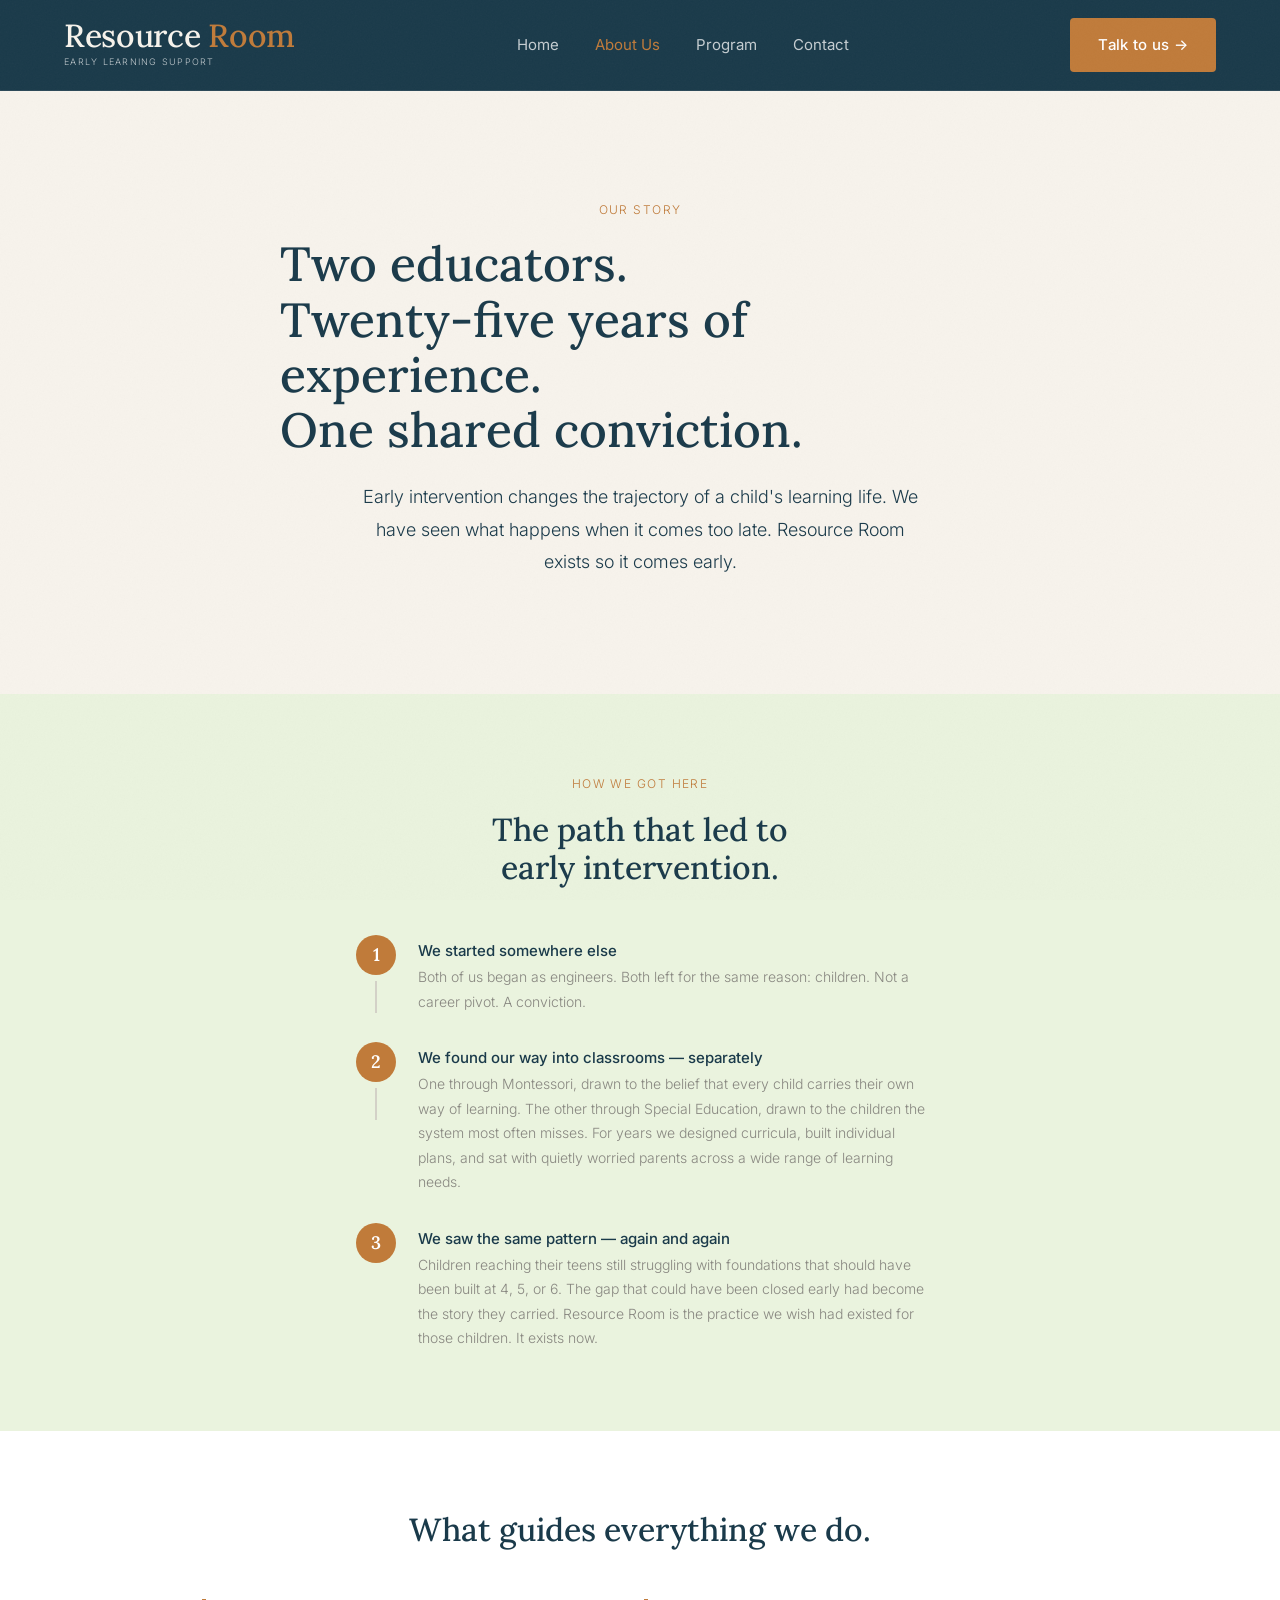
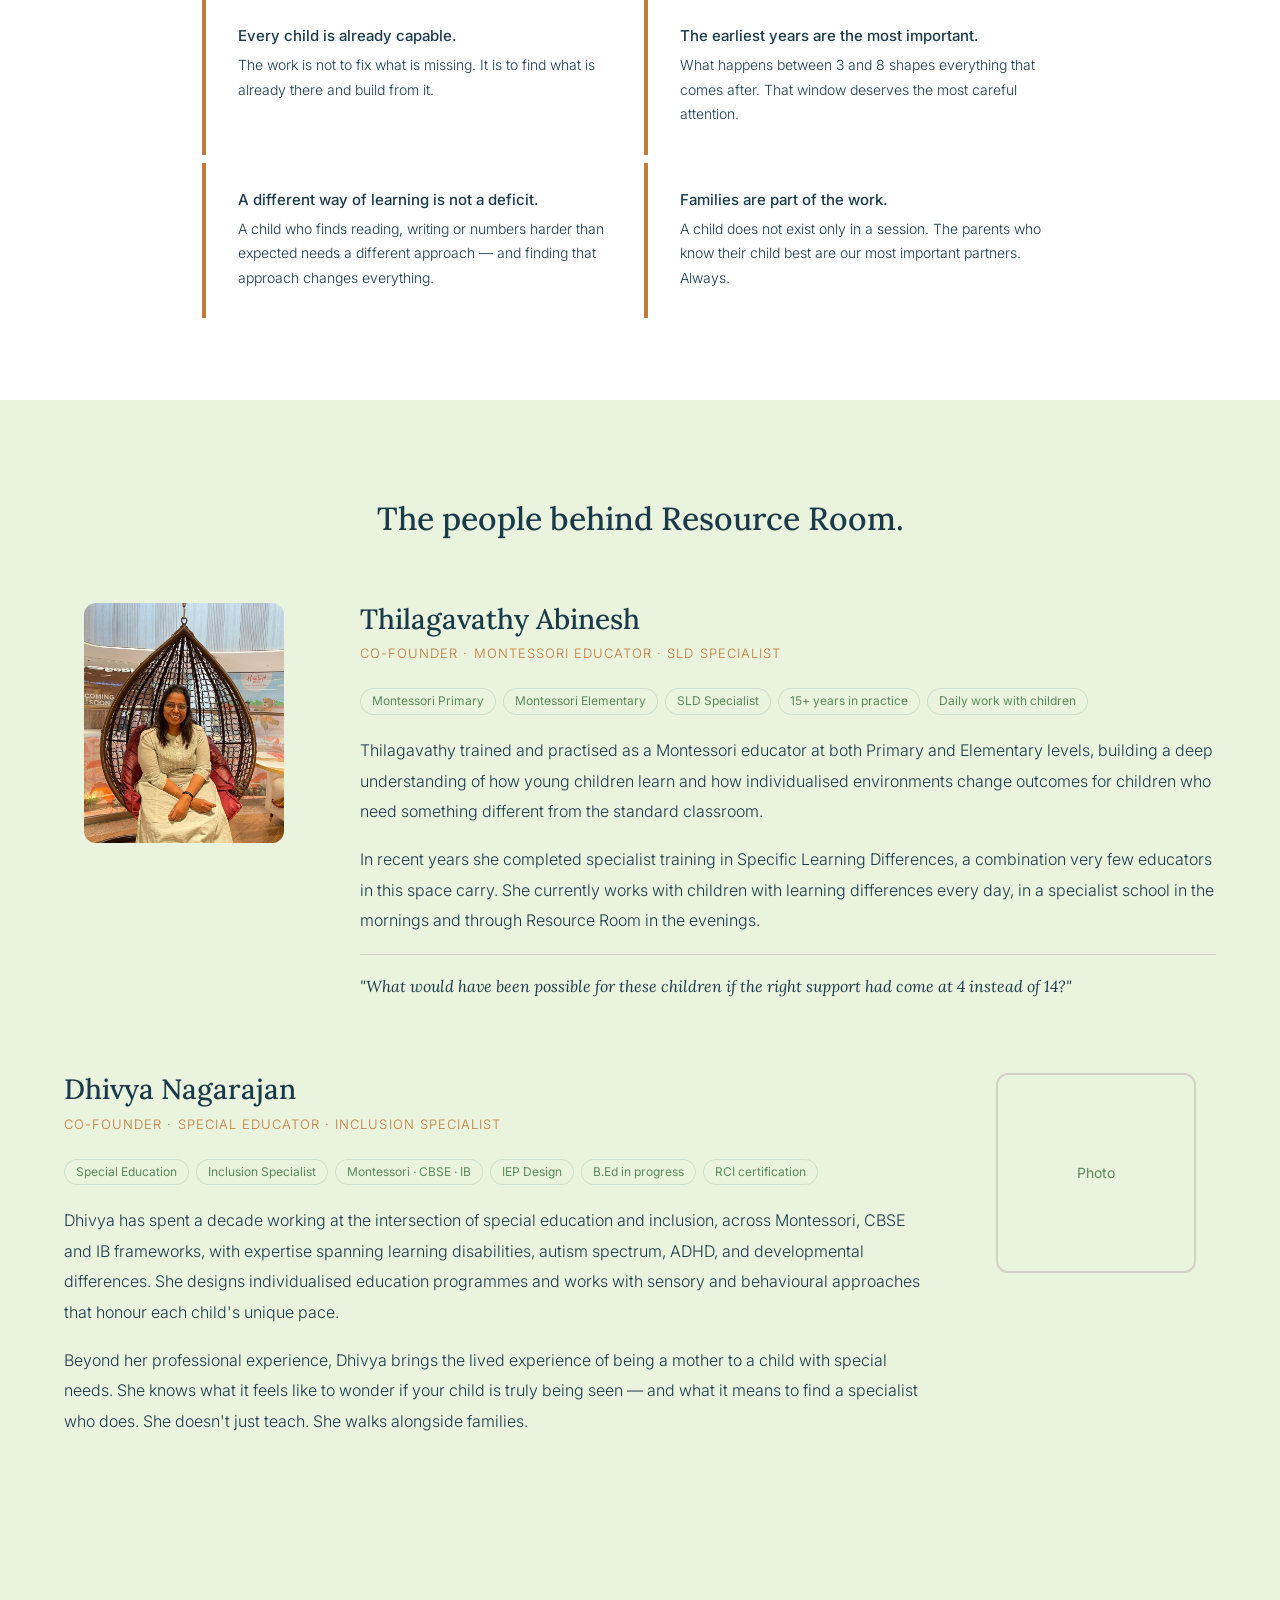
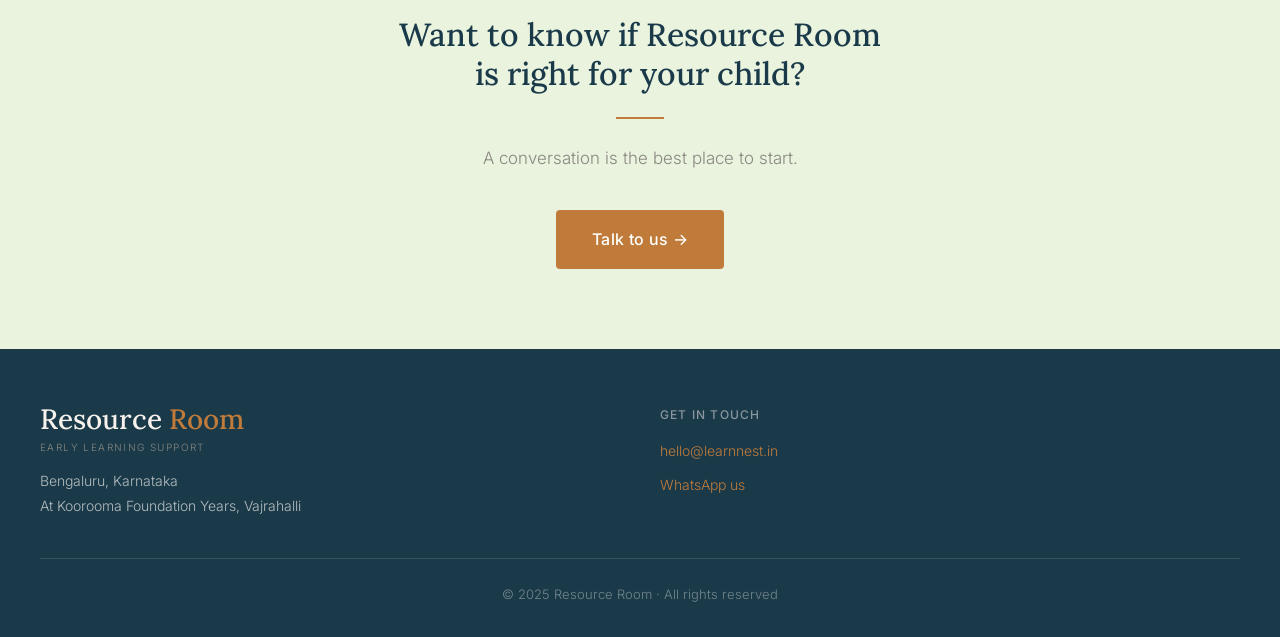
==== about.html @ 0b84a0f8 "Update domain to resourceroom.in — canonical, og:url, CNAME" ====
<!DOCTYPE html>
<html lang="en">
<head>
  <meta charset="UTF-8">
  <meta name="viewport" content="width=device-width, initial-scale=1.0">
  <title>About Us — Resource Room · Early Learning Support · Bengaluru</title>
  <meta name="description" content="Two specialist educators with over twenty-five years of combined experience. Learn how Resource Room was founded and what drives our work.">
  <meta property="og:title" content="About Us — Resource Room">
  <meta property="og:description" content="Two specialist educators. One shared conviction. The story behind Resource Room.">
  <meta property="og:url" content="https://resourceroom.in/about.html">
  <link rel="canonical" href="https://resourceroom.in/about.html">
  <meta name="theme-color" content="#1A3A4A">
  <link href="https://fonts.googleapis.com/css2?family=Lora:ital,wght@0,400;0,600;0,700;1,400&family=Inter:wght@300;400;500;600&display=swap" rel="stylesheet">
  <link rel="stylesheet" href="css/styles.css">
</head>
<body>

  <!-- ===================== NAVIGATION ===================== -->
  <nav class="nav" role="navigation" aria-label="Main navigation">
    <div class="nav-inner">
      <a href="index.html" class="nav-logo" aria-label="Resource Room home">
        <span class="nav-logo-wordmark"><span class="resource">Resource</span> <span class="room">Room</span></span>
        <span class="nav-logo-tagline">Early Learning Support</span>
      </a>
      <ul class="nav-links" role="list">
        <li><a href="index.html">Home</a></li>
        <li><a href="about.html">About Us</a></li>
        <li><a href="program.html">Program</a></li>
        <li><a href="contact.html">Contact</a></li>
      </ul>
      <div class="nav-right">
        <a href="contact.html" class="btn-primary">Talk to us →</a>
      </div>
      <button class="hamburger" id="hamburger" aria-label="Open navigation menu" aria-expanded="false">
        <span></span><span></span><span></span>
      </button>
    </div>
  </nav>

  <div class="nav-overlay" id="nav-overlay" role="dialog" aria-label="Navigation menu">
    <a href="index.html">Home</a>
    <a href="about.html">About Us</a>
    <a href="program.html">Program</a>
    <a href="contact.html">Contact</a>
    <a href="contact.html" class="btn-primary nav-overlay-cta">Talk to us →</a>
  </div>


  <!-- ===================== HERO ===================== -->
  <section class="page-hero section-warm" aria-labelledby="about-hero-heading">
    <div class="container">
      <div class="hero-content">
        <span class="section-label hero-label">Our Story</span>
        <h1 class="hero-headline" id="about-hero-heading">
          Two educators.<br>
          Twenty-five years of experience.<br>
          One shared conviction.
        </h1>
        <p class="hero-subline">
          Early intervention changes the trajectory of a child's learning life.
          We have seen what happens when it comes too late.
          Resource Room exists so it comes early.
        </p>
      </div>
    </div>
  </section>


  <!-- ===================== OUR STORY — JOURNEY FLOW ===================== -->
  <section class="section-pad section-pale" aria-labelledby="story-heading">
    <div class="container">
      <span class="section-label text-center" style="display:block;" aria-hidden="true">How we got here</span>
      <h2 id="story-heading" class="text-center reveal" style="margin-bottom:48px;">
        The path that led to<br>early intervention.
      </h2>

      <div class="session-flow">

        <div class="flow-step reveal">
          <div class="flow-step-left">
            <div class="flow-circle">1</div>
            <div class="flow-line"></div>
          </div>
          <div class="flow-body">
            <h4>We started somewhere else</h4>
            <p>Both of us began as engineers. Both left for the same reason: children. Not a career pivot. A conviction.</p>
          </div>
        </div>

        <div class="flow-step reveal">
          <div class="flow-step-left">
            <div class="flow-circle">2</div>
            <div class="flow-line"></div>
          </div>
          <div class="flow-body">
            <h4>We found our way into classrooms — separately</h4>
            <p>One through Montessori, drawn to the belief that every child carries their own way of learning. The other through Special Education, drawn to the children the system most often misses. For years we designed curricula, built individual plans, and sat with quietly worried parents across a wide range of learning needs.</p>
          </div>
        </div>

        <div class="flow-step reveal">
          <div class="flow-step-left">
            <div class="flow-circle">3</div>
          </div>
          <div class="flow-body">
            <h4>We saw the same pattern — again and again</h4>
            <p>Children reaching their teens still struggling with foundations that should have been built at 4, 5, or 6. The gap that could have been closed early had become the story they carried. Resource Room is the practice we wish had existed for those children. It exists now.</p>
          </div>
        </div>

      </div>
    </div>
  </section>


  <!-- ===================== WHAT WE BELIEVE ===================== -->
  <section class="section-pad section-white" aria-labelledby="beliefs-heading">
    <div class="container">
      <h2 id="beliefs-heading" class="text-center reveal" style="margin-bottom:48px;">What guides everything we do.</h2>

      <div class="approach-compact-grid">

        <div class="approach-compact-item reveal">
          <h4>Every child is already capable.</h4>
          <p>The work is not to fix what is missing. It is to find what is already there and build from it.</p>
        </div>

        <div class="approach-compact-item reveal">
          <h4>The earliest years are the most important.</h4>
          <p>What happens between 3 and 8 shapes everything that comes after. That window deserves the most careful attention.</p>
        </div>

        <div class="approach-compact-item reveal">
          <h4>A different way of learning is not a deficit.</h4>
          <p>A child who finds reading, writing or numbers harder than expected needs a different approach — and finding that approach changes everything.</p>
        </div>

        <div class="approach-compact-item reveal">
          <h4>Families are part of the work.</h4>
          <p>A child does not exist only in a session. The parents who know their child best are our most important partners. Always.</p>
        </div>

      </div>
    </div>
  </section>


  <!-- ===================== MEET US ===================== -->
  <section class="section-pad-lg section-pale meet-section" aria-labelledby="meet-heading">
    <div class="container">
      <h2 id="meet-heading" class="text-center reveal" style="margin-bottom:64px;">The people behind Resource Room.</h2>

      <!-- Founder 1 -->
      <div class="founder-profile reveal">
        <div class="founder-photo-wrap">
          <img src="assets/images/thilagavathy.jpeg" alt="Thilagavathy Abinesh, Co-Founder of Resource Room" class="founder-photo">
        </div>
        <div class="founder-bio">
          <h3>Thilagavathy Abinesh</h3>
          <span class="founder-role-tag">Co-Founder · Montessori Educator · SLD Specialist</span>
          <div class="skill-tags" style="margin-bottom:20px;">
            <span class="skill-tag">Montessori Primary</span>
            <span class="skill-tag">Montessori Elementary</span>
            <span class="skill-tag">SLD Specialist</span>
            <span class="skill-tag">15+ years in practice</span>
            <span class="skill-tag">Daily work with children</span>
          </div>
          <p>
            Thilagavathy trained and practised as a Montessori educator at both Primary and Elementary levels, building a deep understanding of how young children learn and how individualised environments change outcomes for children who need something different from the standard classroom.
          </p>
          <p>
            In recent years she completed specialist training in Specific Learning Differences, a combination very few educators in this space carry. She currently works with children with learning differences every day, in a specialist school in the mornings and through Resource Room in the evenings.
          </p>
          <p class="founder-question">
            "What would have been possible for these children if the right support had come at 4 instead of 14?"
          </p>
        </div>
      </div>

      <!-- Founder 2 -->
      <div class="founder-profile reverse reveal">
        <div class="founder-photo-wrap">
          <div class="photo-placeholder-lg" aria-label="Photo of Dhivya Nagarajan">Photo</div>
        </div>
        <div class="founder-bio">
          <h3>Dhivya Nagarajan</h3>
          <span class="founder-role-tag">Co-Founder · Special Educator · Inclusion Specialist</span>
          <div class="skill-tags" style="margin-bottom:20px;">
            <span class="skill-tag">Special Education</span>
            <span class="skill-tag">Inclusion Specialist</span>
            <span class="skill-tag">Montessori · CBSE · IB</span>
            <span class="skill-tag">IEP Design</span>
            <span class="skill-tag">B.Ed in progress</span>
            <span class="skill-tag">RCI certification</span>
          </div>
          <p>
            Dhivya has spent a decade working at the intersection of special education and inclusion, across Montessori, CBSE and IB frameworks, with expertise spanning learning disabilities, autism spectrum, ADHD, and developmental differences. She designs individualised education programmes and works with sensory and behavioural approaches that honour each child's unique pace.
          </p>
          <p>
            Beyond her professional experience, Dhivya brings the lived experience of being a mother to a child with special needs. She knows what it feels like to wonder if your child is truly being seen — and what it means to find a specialist who does. She doesn't just teach. She walks alongside families.
          </p>
        </div>
      </div>

    </div>
  </section>




  <!-- ===================== CTA ===================== -->
  <section class="section-pad section-pale cta-section" aria-label="Get in touch">
    <div class="container-narrow">
      <h2 class="reveal">
        Want to know if Resource Room<br>is right for your child?
      </h2>
      <div class="divider reveal"></div>
      <p class="cta-subline reveal">A conversation is the best place to start.</p>
      <div class="reveal">
        <a href="contact.html" class="btn-primary btn-primary-lg">Talk to us →</a>
      </div>
    </div>
  </section>


  <!-- ===================== FOOTER ===================== -->
  <footer class="footer" role="contentinfo">
    <div class="footer-inner">
      <div>
        <div class="footer-logo-wordmark"><span class="resource">Resource</span> <span class="room">Room</span></div>
        <div class="footer-tagline">Early Learning Support</div>
        <div class="footer-location">
          Bengaluru, Karnataka<br>
          At Koorooma Foundation Years, Vajrahalli
        </div>
      </div>
      <div class="footer-contact">
        <div class="footer-contact-label">Get in touch</div>
        <a href="mailto:hello@learnnest.in">hello@learnnest.in</a>
        <a href="https://wa.me/919900085179?text=Hi%2C%20I%20came%20across%20Resource%20Room%20and%20am%20interested%20in%20learning%20more%20about%20your%20programs%20for%20my%20child.">WhatsApp us</a>
      </div>
    </div>
    <div class="footer-bottom">
      © 2025 Resource Room · All rights reserved
    </div>
  </footer>

  <script src="js/main.js"></script>
</body>
</html>
---- css/styles.css ----
/* =============================================
   RESOURCE ROOM — SHARED STYLES
   ============================================= */

/* Google Fonts imported in HTML head */

:root {
  --slate-deep:   #1A3A4A;   /* primary dark — headings, nav, dark sections */
  --green-leaf:   #C07B3A;   /* amber — CTA buttons, "Room" accent, highlights */
  --teal-deep:    #5A8A5A;   /* sage — links, secondary accents */
  --teal-pale:    #EAF3DE;   /* sage tint — tag backgrounds */
  --linen:        #E8DFD0;   /* linen — door arch fill, warm surface */
  --amber-tint:   #FAEEDA;   /* amber light surface */
  --white-warm:   #F7F3EC;   /* cream — page background */
  --white-pure:   #FFFFFF;
  --text-body:    #1A3A4A;
  --text-muted:   #888780;   /* stone — captions, muted text */
  --border-light: #D3D1C7;   /* pebble — borders, dividers */

  --text-xs: 0.75rem;
  --text-sm: 0.875rem;
  --text-base: 1rem;
  --text-lg: 1.125rem;
  --text-xl: 1.25rem;
  --text-2xl: 1.5rem;
  --text-3xl: 2rem;
  --text-4xl: 2.75rem;
  --text-5xl: 3.5rem;
}

/* =============================================
   RESET & BASE
   ============================================= */

*, *::before, *::after {
  box-sizing: border-box;
  margin: 0;
  padding: 0;
}

html {
  scroll-behavior: smooth;
  overflow-x: hidden;
}

body {
  padding-top: 80px; /* fixed nav offset */
  background-color: var(--white-warm);
  color: var(--text-body);
  font-family: 'Inter', sans-serif;
  font-weight: 400;
  font-size: var(--text-base);
  line-height: 1.7;
  -webkit-font-smoothing: antialiased;
  -webkit-tap-highlight-color: transparent;
  overflow-x: hidden;
}

/* Subtle paper grain — adds warmth without introducing colour */
body::before {
  content: '';
  position: fixed;
  inset: 0;
  background-image: url("data:image/svg+xml,%3Csvg xmlns='http://www.w3.org/2000/svg' width='200' height='200'%3E%3Cfilter id='n'%3E%3CfeTurbulence type='fractalNoise' baseFrequency='0.65' numOctaves='4' stitchTiles='stitch'/%3E%3CfeColorMatrix type='saturate' values='0'/%3E%3C/filter%3E%3Crect width='200' height='200' filter='url(%23n)'/%3E%3C/svg%3E");
  background-repeat: repeat;
  background-size: 200px 200px;
  opacity: 0.032;
  pointer-events: none;
  z-index: 9998;
}

img {
  max-width: 100%;
  display: block;
}

a {
  color: var(--teal-deep);
  text-decoration: none;
  transition: color 0.2s ease;
}

a:hover {
  color: var(--green-leaf);
}

/* =============================================
   TYPOGRAPHY
   ============================================= */

h1, h2, h3, h4 {
  font-family: 'Lora', Georgia, serif;
  font-weight: 500;
  color: var(--slate-deep);
  line-height: 1.2;
  overflow-wrap: break-word;
}

h1 { font-size: var(--text-4xl); }
h2 { font-size: var(--text-3xl); }
h3 { font-size: var(--text-2xl); }
h4 { font-size: var(--text-xl); }

p {
  line-height: 1.8;
}

/* =============================================
   SHARED COMPONENTS
   ============================================= */

.btn-primary {
  display: inline-block;
  background: var(--green-leaf);
  color: var(--white-pure);
  font-family: 'Inter', sans-serif;
  font-weight: 500;
  font-size: 15px;
  padding: 14px 28px;
  border: none;
  border-radius: 4px;
  cursor: pointer;
  letter-spacing: 0.02em;
  transition: background 0.2s ease;
  text-decoration: none;
}

.btn-primary:hover {
  background: var(--teal-deep);
  color: var(--white-pure);
}

.btn-primary-lg {
  padding: 16px 36px;
  font-size: 16px;
}

.btn-full {
  display: block;
  width: 100%;
  text-align: center;
}

.section-label {
  font-family: 'Inter', sans-serif;
  font-weight: 300;
  font-size: 12px;
  letter-spacing: 0.12em;
  text-transform: uppercase;
  color: var(--green-leaf);
  margin-bottom: 16px;
  display: block;
}

.divider {
  width: 48px;
  height: 2px;
  background: var(--green-leaf);
  margin: 24px auto;
}

.divider-left {
  margin-left: 0;
}

.card {
  background: var(--white-pure);
  border-radius: 8px;
  padding: 32px;
  box-shadow: 0 2px 12px rgba(26, 58, 74, 0.06);
}

.container {
  max-width: 1200px;
  margin: 0 auto;
  padding: 0 24px;
}

.container-narrow {
  max-width: 680px;
  margin: 0 auto;
  padding: 0 24px;
}

.container-medium {
  max-width: 860px;
  margin: 0 auto;
  padding: 0 24px;
}

.text-center { text-align: center; }
.text-left   { text-align: left; }

/* =============================================
   SCROLL REVEAL ANIMATION
   ============================================= */

.reveal {
  opacity: 0;
  transform: translateY(20px);
  transition: opacity 0.6s ease, transform 0.6s ease;
}

.reveal.visible {
  opacity: 1;
  transform: translateY(0);
}

/* Hero load animations */
@keyframes fadeUp {
  from { opacity: 0; transform: translateY(16px); }
  to   { opacity: 1; transform: translateY(0); }
}

.hero-logo     { animation: fadeUp 0.6s ease forwards; }
.hero-label    { animation: fadeUp 0.5s ease 0.2s forwards; opacity: 0; }
.hero-headline { animation: fadeUp 0.6s ease 0.35s forwards; opacity: 0; }
.hero-subline  { animation: fadeUp 0.6s ease 0.5s forwards; opacity: 0; }
.hero-cta      { animation: fadeUp 0.6s ease 0.65s forwards; opacity: 0; }

/* ---- Hero logo (SVG image) ---- */
.hero-logo {
  margin: 0 auto 48px;
  text-align: center;
}

.hero-logo-img {
  display: block;
  margin: 0 auto;
  width: 400px;
  height: auto;
  max-width: 88vw;
}

@media (max-width: 639px) {
  .hero-logo-img {
    width: 300px;
  }
  .hero-logo {
    margin-bottom: 32px;
  }
}

/* =============================================
   NAVIGATION
   ============================================= */

.nav {
  position: fixed;
  top: 0;
  left: 0;
  right: 0;
  z-index: 100;
  background: var(--slate-deep);
  border-bottom: 1px solid rgba(255,255,255,0.08);
}

.nav-inner {
  display: flex;
  align-items: center;
  justify-content: space-between;
  padding: 18px 24px;
  max-width: 1200px;
  margin: 0 auto;
}

.nav-logo {
  display: flex;
  flex-direction: column;
  gap: 2px;
  text-decoration: none;
}

.nav-logo-wordmark {
  font-family: 'Lora', Georgia, serif;
  font-weight: 500;
  font-size: 32px;
  line-height: 1;
  letter-spacing: -0.01em;
}

.nav-logo-wordmark .resource { color: var(--white-warm); }
.nav-logo-wordmark .room     { color: var(--green-leaf); }

.nav-logo-tagline {
  font-family: 'Inter', sans-serif;
  font-weight: 300;
  font-size: 9px;
  letter-spacing: 0.14em;
  text-transform: uppercase;
  color: rgba(255,255,255,0.72);
}

.nav-links {
  display: none;
  list-style: none;
  gap: 36px;
  align-items: center;
}

.nav-links a {
  font-family: 'Inter', sans-serif;
  font-weight: 400;
  font-size: 15px;
  color: rgba(255,255,255,0.75);
  text-decoration: none;
  transition: color 0.2s ease;
}

.nav-links a:hover,
.nav-links a.active {
  color: var(--green-leaf);
}

.nav-right {
  display: none;
  align-items: center;
  gap: 32px;
}

.hamburger {
  display: flex;
  flex-direction: column;
  gap: 5px;
  cursor: pointer;
  padding: 4px;
  background: none;
  border: none;
}

.hamburger span {
  display: block;
  width: 24px;
  height: 2px;
  background: var(--white-warm);
  transition: all 0.3s ease;
}

.hamburger.open span:nth-child(1) {
  transform: translateY(7px) rotate(45deg);
}

.hamburger.open span:nth-child(2) {
  opacity: 0;
}

.hamburger.open span:nth-child(3) {
  transform: translateY(-7px) rotate(-45deg);
}

/* Mobile nav overlay */
.nav-overlay {
  display: none;
  position: fixed;
  inset: 0;
  background: var(--white-warm);
  z-index: 99;
  flex-direction: column;
  align-items: center;
  justify-content: center;
  gap: 32px;
  padding: 80px 24px 40px; /* top offset clears the sticky nav */
  overflow-y: auto;
}

.nav-overlay.open {
  display: flex;
}

.nav-overlay a {
  font-family: 'Lora', Georgia, serif;
  font-weight: 500;
  font-size: 32px;
  color: var(--slate-deep);
  text-decoration: none;
  transition: color 0.2s ease;
}

.nav-overlay a:hover {
  color: var(--green-leaf);
}

.nav-overlay .nav-overlay-cta {
  margin-top: 16px;
}

@media (min-width: 1024px) {
  .nav-links {
    display: flex;
  }
  .nav-right {
    display: flex;
  }
  .hamburger {
    display: none;
  }
}

/* =============================================
   FOOTER
   ============================================= */

.footer {
  background: var(--slate-deep);
  color: var(--white-warm);
  padding: 56px 24px 32px;
}

.footer-inner {
  max-width: 1200px;
  margin: 0 auto;
  display: grid;
  grid-template-columns: 1fr;
  gap: 40px;
}

.footer-logo-wordmark {
  font-family: 'Lora', Georgia, serif;
  font-weight: 500;
  font-size: 28px;
  line-height: 1;
}

.footer-logo-wordmark .resource { color: var(--white-warm); }
.footer-logo-wordmark .room     { color: var(--green-leaf); }

.footer-tagline {
  font-family: 'Inter', sans-serif;
  font-weight: 300;
  font-size: 10px;
  letter-spacing: 0.14em;
  text-transform: uppercase;
  color: var(--text-muted);
  margin-top: 6px;
}

.footer-location {
  font-family: 'Inter', sans-serif;
  font-weight: 300;
  font-size: 14px;
  color: rgba(247, 244, 239, 0.7);
  margin-top: 12px;
  line-height: 1.8;
}

.footer-contact {
  display: flex;
  flex-direction: column;
  gap: 10px;
}

.footer-contact a {
  font-family: 'Inter', sans-serif;
  font-weight: 300;
  font-size: 14px;
  color: var(--green-leaf);
  text-decoration: none;
  transition: opacity 0.2s ease;
}

.footer-contact a:hover {
  opacity: 0.8;
}

.footer-contact-label {
  font-family: 'Inter', sans-serif;
  font-weight: 500;
  font-size: 12px;
  letter-spacing: 0.1em;
  text-transform: uppercase;
  color: rgba(247, 244, 239, 0.5);
  margin-bottom: 4px;
}

.footer-bottom {
  max-width: 1200px;
  margin: 40px auto 0;
  padding-top: 24px;
  border-top: 1px solid rgba(221, 232, 229, 0.15);
  font-family: 'Inter', sans-serif;
  font-weight: 300;
  font-size: 13px;
  color: rgba(247, 244, 239, 0.4);
  text-align: center;
}

@media (min-width: 640px) {
  .footer-inner {
    grid-template-columns: 1fr 1fr;
  }
}

/* =============================================
   SECTIONS — BACKGROUNDS
   ============================================= */

.section-warm    { background: var(--white-warm); }
.section-white   { background: var(--white-pure); }
.section-pale    { background: var(--teal-pale); }
.section-dark    { background: var(--slate-deep); }

.section-pad {
  padding: 80px 24px;
}

.section-pad-lg {
  padding: 100px 24px;
}

.section-pad-sm {
  padding: 56px 24px;
}

/* =============================================
   HOME — HERO
   ============================================= */

.hero {
  min-height: calc(100vh - 80px);
  display: flex;
  align-items: center;
  padding: 80px 24px 80px;
  position: relative;
  overflow: hidden;
}

.hero-inner {
  max-width: 800px;
  margin: 0 auto;
  width: 100%;
  display: flex;
  flex-direction: column;
  align-items: center;
  text-align: center;
}

.hero-content {
  width: 100%;
  display: flex;
  flex-direction: column;
  align-items: center;
}

.hero h1 {
  font-size: var(--text-4xl);
  line-height: 1.15;
  margin-bottom: 24px;
}

.hero-subline {
  font-family: 'Inter', sans-serif;
  font-weight: 300;
  font-size: var(--text-lg);
  color: var(--text-body);
  max-width: 560px;
  line-height: 1.8;
  margin-bottom: 36px;
  text-align: center;
}

.hero-door-bg {
  position: absolute;
  right: -70px;
  top: 50%;
  transform: translateY(-50%);
  width: 320px;
  opacity: 0.07;
  pointer-events: none;
  z-index: 0;
}

.hero-inner {
  position: relative;
  z-index: 1;
}

@media (max-width: 639px) {
  .hero-door-bg {
    width: 200px;
    right: -50px;
    opacity: 0.05;
  }
}

.hero-decoration {
  display: none;
  justify-content: center;
  align-items: center;
}

.hero-decoration svg {
  opacity: 0.35;
}

@media (min-width: 1024px) {
  .hero h1 {
    font-size: var(--text-5xl);
  }
}

/* =============================================
   HOME — THE FEELING
   ============================================= */

.feeling-section {
  text-align: center;
}

.feeling-section p {
  font-weight: 300;
  font-size: var(--text-lg);
  line-height: 1.9;
  color: var(--text-body);
  margin-bottom: 20px;
}

.feeling-section p:last-of-type {
  margin-bottom: 0;
}

.feeling-accent {
  font-style: italic;
  color: var(--green-leaf) !important;
  font-weight: 400 !important;
  font-size: var(--text-lg) !important;
  margin-top: 28px !important;
}

/* =============================================
   HOME — WHAT LEARNNEST IS (3 columns)
   ============================================= */

.three-col-section h2 {
  text-align: center;
  margin-bottom: 56px;
}

.three-col-grid {
  display: grid;
  grid-template-columns: 1fr;
  gap: 36px;
}

.col-item {
  padding-top: 24px;
  border-top: 2px solid var(--green-leaf);
}

.col-item h4 {
  font-family: 'Inter', sans-serif;
  font-weight: 500;
  font-size: var(--text-base);
  color: var(--teal-deep);
  margin-bottom: 12px;
  letter-spacing: 0.01em;
}

.col-item p {
  font-weight: 300;
  font-size: 15px;
  color: var(--text-body);
  line-height: 1.8;
}

@media (min-width: 1024px) {
  .three-col-grid {
    grid-template-columns: repeat(3, 1fr);
  }
}

/* =============================================
   HOME — THREE STAGES CARDS
   ============================================= */

.stages-section h2 {
  text-align: center;
  margin-bottom: 16px;
}

.stages-intro {
  text-align: center;
  margin-bottom: 48px;
}

.stages-grid {
  display: grid;
  grid-template-columns: 1fr;
  gap: 24px;
  margin-bottom: 48px;
}

.stage-card {
  background: var(--white-pure);
  border-radius: 8px;
  padding: 32px;
  box-shadow: 0 2px 12px rgba(26, 58, 74, 0.06);
}

.stage-card-label {
  font-family: 'Inter', sans-serif;
  font-weight: 500;
  font-size: 12px;
  color: var(--green-leaf);
  letter-spacing: 0.06em;
  text-transform: uppercase;
  margin-bottom: 10px;
  display: block;
}

.stage-card h4 {
  font-size: 20px;
  color: var(--slate-deep);
  margin-bottom: 14px;
}

.stage-card p {
  font-weight: 300;
  font-size: 15px;
  color: var(--text-body);
  line-height: 1.8;
}

.stages-closing {
  text-align: center;
  font-style: italic;
  font-family: 'Inter', sans-serif;
  font-weight: 400;
  font-size: var(--text-lg);
  color: var(--text-muted);
}

@media (min-width: 1024px) {
  .stages-grid {
    grid-template-columns: repeat(3, 1fr);
  }
}

/* =============================================
   HOME — NEURO THREAD
   ============================================= */

.neuro-section {
  text-align: center;
}

.neuro-section p {
  font-weight: 300;
  font-size: 17px;
  line-height: 1.9;
  color: var(--text-body);
}

/* =============================================
   HOME — WHO WE ARE
   ============================================= */

.who-section {
  color: var(--white-warm);
}

.who-section h2 {
  color: var(--white-warm);
  text-align: center;
  margin-bottom: 24px;
}

.who-intro {
  font-weight: 300;
  font-size: 17px;
  line-height: 1.9;
  color: rgba(247, 244, 239, 0.85);
  text-align: center;
  max-width: 680px;
  margin: 0 auto 56px;
}

.founders-grid {
  display: grid;
  grid-template-columns: 1fr;
  gap: 40px;
  max-width: 800px;
  margin: 0 auto 40px;
}

.founder-card {
  display: flex;
  flex-direction: column;
  align-items: center;
  text-align: center;
  gap: 20px;
}

.photo-placeholder {
  width: 120px;
  height: 120px;
  border-radius: 50%;
  background: var(--teal-pale);
  border: 2px solid var(--green-leaf);
  display: flex;
  align-items: center;
  justify-content: center;
  color: var(--teal-deep);
  font-family: 'Inter', sans-serif;
  font-size: 13px;
  flex-shrink: 0;
}

/* Real founder photo — circular (home page) */
.photo-circle {
  width: 120px;
  height: 120px;
  border-radius: 50%;
  object-fit: cover;
  object-position: center top;
  border: 2px solid var(--green-leaf);
  flex-shrink: 0;
}

.founder-name {
  font-family: 'Lora', Georgia, serif;
  font-weight: 500;
  font-size: 22px;
  color: var(--white-warm);
  margin-bottom: 4px;
}

.founder-role {
  font-family: 'Inter', sans-serif;
  font-weight: 300;
  font-size: 13px;
  color: rgba(247, 244, 239, 0.6);
  letter-spacing: 0.04em;
}

.who-link {
  text-align: center;
  margin-top: 8px;
}

.who-link a {
  color: var(--green-leaf);
  font-weight: 400;
  font-size: 15px;
}

@media (min-width: 640px) {
  .founders-grid {
    grid-template-columns: 1fr 1fr;
  }
}

/* =============================================
   HOME — CTA SECTION
   ============================================= */

.cta-section {
  text-align: center;
}

.cta-section h2 {
  margin-bottom: 16px;
}

.cta-subline {
  font-weight: 300;
  font-size: 17px;
  color: var(--text-muted);
  margin-bottom: 36px;
}

/* =============================================
   ABOUT — STORY
   ============================================= */

.story-section p {
  font-weight: 300;
  font-size: 17px;
  line-height: 1.9;
  color: var(--text-body);
  margin-bottom: 24px;
}

.story-section p:last-child {
  margin-bottom: 0;
}

.story-section h3 {
  margin-bottom: 32px;
  font-size: 28px;
}

/* =============================================
   ABOUT — BELIEFS
   ============================================= */

.beliefs-section h3 {
  text-align: center;
  font-size: 28px;
  margin-bottom: 48px;
}

.belief-item {
  border-left: 4px solid var(--green-leaf);
  padding-left: 28px;
  margin-bottom: 40px;
}

.belief-item:last-child {
  margin-bottom: 0;
}

.belief-item h4 {
  font-size: 22px;
  margin-bottom: 10px;
}

.belief-item p {
  font-weight: 300;
  font-size: 16px;
  color: var(--text-body);
  line-height: 1.8;
}

/* =============================================
   ABOUT — MEET US
   ============================================= */

.meet-section h2 {
  text-align: center;
  margin-bottom: 64px;
}

.founder-profile {
  display: grid;
  grid-template-columns: 1fr;
  gap: 40px;
  margin-bottom: 72px;
  align-items: start;
}

.founder-profile:last-child {
  margin-bottom: 0;
}

.founder-photo-wrap {
  display: flex;
  justify-content: center;
}

.photo-placeholder-lg {
  width: 200px;
  height: 200px;
  border-radius: 12px;
  background: var(--teal-pale);
  border: 2px solid var(--border-light);
  display: flex;
  align-items: center;
  justify-content: center;
  color: var(--teal-deep);
  font-family: 'Inter', sans-serif;
  font-size: 14px;
}

/* Real founder photo — square with rounded corners (about page) */
.founder-photo {
  width: 200px;
  height: 240px;
  border-radius: 12px;
  object-fit: cover;
  object-position: center top;
  display: block;
}

.founder-bio h3 {
  font-size: 28px;
  margin-bottom: 6px;
}

.founder-bio .founder-role-tag {
  font-family: 'Inter', sans-serif;
  font-weight: 300;
  font-size: 13px;
  letter-spacing: 0.08em;
  text-transform: uppercase;
  color: var(--green-leaf);
  margin-bottom: 24px;
  display: block;
}

.founder-bio p {
  font-weight: 300;
  font-size: 16px;
  line-height: 1.9;
  color: var(--text-body);
  margin-bottom: 18px;
}

.founder-bio p:last-child {
  margin-bottom: 0;
}

@media (min-width: 1024px) {
  .founder-profile {
    grid-template-columns: 240px 1fr;
    gap: 56px;
  }

  .founder-profile.reverse {
    grid-template-columns: 1fr 240px;
  }

  .founder-profile.reverse .founder-photo-wrap {
    order: 2;
  }

  .founder-profile.reverse .founder-bio {
    order: 1;
  }
}

/* =============================================
   ABOUT — TOGETHER
   ============================================= */

.together-section {
  text-align: center;
}

.together-section h2 {
  color: var(--white-warm);
  margin-bottom: 32px;
}

.together-section p {
  font-weight: 300;
  font-size: 17px;
  color: rgba(247, 244, 239, 0.85);
  line-height: 1.9;
  margin-bottom: 20px;
}

.together-section p:last-child {
  margin-bottom: 0;
}

/* =============================================
   PROGRAM — OPENING
   ============================================= */

.program-opening p {
  font-weight: 300;
  font-size: 17px;
  line-height: 1.9;
  color: var(--text-body);
  margin-bottom: 20px;
  text-align: center;
}

.program-opening p:last-child {
  margin-bottom: 0;
}

/* =============================================
   PROGRAM — HOW WE WORK
   ============================================= */

.how-section h2 {
  text-align: center;
  margin-bottom: 56px;
  line-height: 1.4;
}

/* =============================================
   PROGRAM — THREE STAGES FULL
   ============================================= */

.stages-full-section h2 {
  text-align: center;
  margin-bottom: 16px;
}

.stages-full-intro {
  text-align: center;
  font-weight: 300;
  font-size: 17px;
  color: var(--text-body);
  max-width: 660px;
  margin: 0 auto 64px;
  line-height: 1.8;
}

.stage-block {
  margin-bottom: 64px;
  padding-bottom: 64px;
  border-bottom: 1px solid var(--border-light);
}

.stage-block:last-child {
  margin-bottom: 0;
  padding-bottom: 0;
  border-bottom: none;
}

.stage-number {
  font-family: 'Lora', Georgia, serif;
  font-weight: 600;
  font-size: 80px;
  color: #C8DFE0;
  line-height: 1;
  margin-bottom: 8px;
}

.stage-block-label {
  font-family: 'Inter', sans-serif;
  font-weight: 500;
  font-size: 12px;
  color: var(--green-leaf);
  letter-spacing: 0.08em;
  text-transform: uppercase;
  margin-bottom: 10px;
  display: block;
}

.stage-block h3 {
  font-size: 26px;
  margin-bottom: 20px;
}

.stage-block p {
  font-weight: 300;
  font-size: 16px;
  line-height: 1.9;
  color: var(--text-body);
  margin-bottom: 16px;
}

.stage-meta {
  margin-top: 28px;
  display: grid;
  grid-template-columns: 1fr;
  gap: 20px;
}

.stage-meta-item h5 {
  font-family: 'Inter', sans-serif;
  font-weight: 500;
  font-size: 12px;
  letter-spacing: 0.1em;
  text-transform: uppercase;
  color: var(--teal-deep);
  margin-bottom: 8px;
}

.stage-meta-item p {
  font-weight: 300;
  font-size: 15px;
  line-height: 1.7;
  color: var(--text-body);
  margin-bottom: 0;
}

@media (min-width: 640px) {
  .stage-meta {
    grid-template-columns: 1fr 1fr;
  }
}

/* =============================================
   PROGRAM — APPROACH 2x2
   ============================================= */

.approach-section h2 {
  text-align: center;
  margin-bottom: 56px;
}

.approach-grid {
  display: grid;
  grid-template-columns: 1fr;
  gap: 0;
}

.approach-item {
  padding: 36px 28px;
  border-bottom: 1px solid var(--border-light);
}

.approach-item:last-child {
  border-bottom: none;
}

.approach-item h4 {
  font-family: 'Inter', sans-serif;
  font-weight: 500;
  font-size: var(--text-base);
  color: var(--teal-deep);
  margin-bottom: 12px;
}

.approach-item p {
  font-weight: 300;
  font-size: 15px;
  color: var(--text-body);
  line-height: 1.8;
}

/* Approach grid goes 2×2 at tablet — no need to wait for full desktop */
@media (min-width: 640px) {
  .approach-grid {
    grid-template-columns: 1fr 1fr;
  }

  .approach-item {
    border-right: 1px solid var(--border-light);
    border-bottom: 1px solid var(--border-light);
  }

  .approach-item:nth-child(2),
  .approach-item:nth-child(4) {
    border-right: none;
  }

  .approach-item:nth-child(3),
  .approach-item:nth-child(4) {
    border-bottom: none;
  }

}

@media (min-width: 1024px) {
  .approach-grid {
    grid-template-columns: 1fr 1fr;
  }

  .approach-item {
    border-right: 1px solid var(--border-light);
    border-bottom: 1px solid var(--border-light);
  }

  .approach-item:nth-child(2),
  .approach-item:nth-child(4) {
    border-right: none;
  }

  .approach-item:nth-child(3),
  .approach-item:nth-child(4) {
    border-bottom: none;
  }
}

/* =============================================
   PROGRAM — SESSION
   ============================================= */

.session-section h3 {
  font-size: 28px;
  margin-bottom: 32px;
  text-align: center;
}

.session-section p {
  font-weight: 300;
  font-size: 16px;
  line-height: 1.9;
  color: var(--text-body);
  margin-bottom: 20px;
}

.session-section p:last-child {
  margin-bottom: 0;
}

/* =============================================
   PROGRAM — WHERE + CTA
   ============================================= */

.where-cta {
  display: grid;
  grid-template-columns: 1fr;
  gap: 56px;
  max-width: 1000px;
  margin: 0 auto;
}

.where-block h4 {
  font-family: 'Inter', sans-serif;
  font-weight: 500;
  font-size: 12px;
  letter-spacing: 0.12em;
  text-transform: uppercase;
  color: rgba(247, 244, 239, 0.5);
  margin-bottom: 16px;
}

.where-block h3 {
  color: var(--white-warm);
  font-size: 22px;
  margin-bottom: 16px;
}

.where-block p {
  font-weight: 300;
  font-size: 15px;
  color: rgba(247, 244, 239, 0.75);
  line-height: 1.8;
  margin-bottom: 8px;
}

.cta-block h3 {
  color: var(--white-warm);
  font-size: 26px;
  margin-bottom: 16px;
}

.cta-block p {
  font-weight: 300;
  font-size: 15px;
  color: rgba(247, 244, 239, 0.75);
  margin-bottom: 28px;
  line-height: 1.8;
}

@media (min-width: 1024px) {
  .where-cta {
    grid-template-columns: 1fr 1fr;
  }
}

/* =============================================
   CONTACT — HERO
   ============================================= */

.contact-hero {
  padding: 120px 24px 80px;
  min-height: 50vh;
  display: flex;
  align-items: center;
}

.contact-hero .hero-inner {
  display: block;
}

.contact-hero h1 {
  font-size: var(--text-4xl);
  margin-bottom: 20px;
}

.contact-hero .hero-subline {
  font-size: var(--text-lg);
  max-width: 520px;
}

/* =============================================
   CONTACT — FORM SECTION
   ============================================= */

.contact-main {
  display: grid;
  grid-template-columns: 1fr;
  gap: 56px;
  max-width: 1000px;
  margin: 0 auto;
}

.contact-left p {
  font-weight: 300;
  font-size: 17px;
  line-height: 1.9;
  color: var(--text-body);
  margin-bottom: 20px;
}

.contact-form {
  display: flex;
  flex-direction: column;
  gap: 24px;
}

.form-group {
  display: flex;
  flex-direction: column;
  gap: 8px;
}

.form-group label {
  font-family: 'Inter', sans-serif;
  font-weight: 500;
  font-size: 12px;
  color: var(--slate-deep);
  letter-spacing: 0.06em;
  text-transform: uppercase;
}

.form-group input,
.form-group textarea {
  font-family: 'Inter', sans-serif;
  font-weight: 300;
  font-size: 16px; /* 16px minimum prevents iOS auto-zoom on focus */
  color: var(--text-body);
  background: var(--white-pure);
  border: 1px solid var(--border-light);
  border-radius: 4px;
  padding: 12px 16px;
  outline: none;
  transition: border-color 0.2s ease;
  width: 100%;
}

.form-group input::placeholder,
.form-group textarea::placeholder {
  color: var(--text-muted);
  font-weight: 300;
}

.form-group input:focus,
.form-group textarea:focus {
  border-color: var(--green-leaf);
}

.form-group textarea {
  resize: vertical;
  min-height: 120px;
  line-height: 1.7;
}

@media (min-width: 1024px) {
  .contact-main {
    grid-template-columns: 1fr 1fr;
  }
}

/* =============================================
   CONTACT — OTHER WAYS
   ============================================= */

.other-ways {
  display: grid;
  grid-template-columns: 1fr;
  gap: 36px;
}

.contact-method h4 {
  font-family: 'Inter', sans-serif;
  font-weight: 500;
  font-size: 12px;
  letter-spacing: 0.1em;
  text-transform: uppercase;
  color: var(--teal-deep);
  margin-bottom: 10px;
}

.contact-method a {
  display: block;
  font-weight: 400;
  font-size: 16px;
  color: var(--slate-deep);
  margin-bottom: 4px;
  transition: color 0.2s ease;
}

.contact-method a:hover {
  color: var(--green-leaf);
}

.contact-method p {
  font-weight: 300;
  font-size: 15px;
  color: var(--text-muted);
  line-height: 1.7;
}

@media (min-width: 640px) {
  .other-ways {
    grid-template-columns: repeat(3, 1fr);
  }
}

/* =============================================
   CONTACT — WHAT TO EXPECT
   ============================================= */

.expect-section h2 {
  text-align: center;
  margin-bottom: 56px;
}

.steps-grid {
  display: grid;
  grid-template-columns: 1fr;
  gap: 40px;
  margin-bottom: 48px;
}

.step-item {
  position: relative;
}

.step-number {
  font-family: 'Lora', Georgia, serif;
  font-weight: 600;
  font-size: 64px;
  color: var(--teal-pale);
  line-height: 1;
  margin-bottom: 8px;
}

.step-item h4 {
  font-family: 'Inter', sans-serif;
  font-weight: 500;
  font-size: 17px;
  color: var(--slate-deep);
  margin-bottom: 10px;
}

.step-item p {
  font-weight: 300;
  font-size: 15px;
  color: var(--text-body);
  line-height: 1.8;
}

.expect-closing {
  text-align: center;
  font-weight: 300;
  font-size: 16px;
  color: var(--text-muted);
  font-style: italic;
  max-width: 560px;
  margin: 0 auto;
  line-height: 1.8;
}

@media (min-width: 1024px) {
  .steps-grid {
    grid-template-columns: repeat(3, 1fr);
  }
}

/* =============================================
   CONTACT — QUIET REASSURANCE
   ============================================= */

.reassurance-section {
  text-align: center;
}

.reassurance-quote {
  font-family: 'Lora', Georgia, serif;
  font-weight: 400;
  font-style: italic;
  font-size: 24px;
  color: var(--white-warm);
  line-height: 1.85;
  max-width: 660px;
  margin: 0 auto;
}

@media (min-width: 1024px) {
  .reassurance-quote {
    font-size: 26px;
  }
}

/* =============================================
   PAGE — INNER HERO (about, program)
   ============================================= */

.page-hero {
  padding: 120px 24px 80px;
  min-height: 60vh;
  display: flex;
  align-items: center;
}

.page-hero .hero-content {
  max-width: 720px;
}

.page-hero h1 {
  font-size: var(--text-4xl);
  line-height: 1.15;
  margin-bottom: 24px;
}

@media (min-width: 1024px) {
  .page-hero h1 {
    font-size: 48px;
  }

  .contact-hero h1 {
    font-size: 48px;
  }
}

/* =============================================
   RESPONSIVE — MOBILE OVERRIDES
   ============================================= */

@media (max-width: 639px) {
  .section-pad {
    padding: 64px 24px;
  }

  .section-pad-lg {
    padding: 72px 24px;
  }

  .page-hero h1,
  .hero h1 {
    font-size: 36px;
  }

  .contact-hero h1 {
    font-size: 36px;
  }

  h2 {
    font-size: 26px;
  }

  .hero {
    min-height: auto;
    padding: 100px 24px 64px;
  }

  .page-hero {
    min-height: auto;
    padding: 100px 24px 64px;
  }

  .contact-hero {
    min-height: auto;
    padding: 100px 24px 64px;
  }

  .stage-number {
    font-size: 56px;
  }

  /* Cards — reduce padding on small screens */
  .card,
  .stage-card {
    padding: 24px 20px;
  }

  /* Approach items — tighter on mobile */
  .approach-item {
    padding: 28px 0;
  }

  /* Belief items — narrower left border indent */
  .belief-item {
    padding-left: 20px;
  }

  /* Stage blocks — tighter spacing */
  .stage-block {
    margin-bottom: 48px;
    padding-bottom: 48px;
  }

  /* Founder profiles — closer gap when stacked */
  .founder-profile {
    gap: 28px;
  }

  /* Reassurance quote — smaller on narrow screens */
  .reassurance-quote {
    font-size: 20px;
    line-height: 1.75;
  }

  /* Dark section headings */
  .who-section h2,
  .together-section h2 {
    font-size: 28px;
  }

  /* Buttons — enforce 44px min touch target */
  .btn-primary {
    min-height: 44px;
    display: inline-flex;
    align-items: center;
    justify-content: center;
  }

  /* Full-width submit button — allow text to wrap cleanly */
  .btn-full {
    font-size: 14px;
    padding: 14px 16px;
  }

  /* Nav logo — slightly smaller on mobile */
  .nav-logo-wordmark {
    font-size: 26px;
  }

  body {
    padding-top: 68px;
  }

  /* Feeling section — scale down body text */
  .feeling-section p {
    font-size: 16px;
  }

  /* Who intro text */
  .who-intro {
    font-size: 15px;
  }

  /* Where-CTA spacing */
  .where-cta {
    gap: 40px;
  }

  /* Stages full intro */
  .stages-full-intro {
    font-size: 16px;
    margin-bottom: 48px;
  }

  /* Section heading spacing */
  .three-col-section h2 {
    margin-bottom: 36px;
  }

  /* Footer links — prevent overflow on very long emails */
  .footer-contact a {
    word-break: break-all;
  }

  /* Nav inner — ensure logo and hamburger don't crowd */
  .nav-inner {
    padding: 16px 20px;
  }
}

/* =============================================
   PROGRAM INFOGRAPHICS — HOOK LINE
   ============================================= */

.hook-line {
  font-family: 'Lora', Georgia, serif;
  font-weight: 500;
  font-size: 22px;
  color: var(--slate-deep);
  line-height: 1.7;
}

@media (max-width: 639px) {
  .hook-line {
    font-size: 18px;
  }
}

/* =============================================
   PROGRAM INFOGRAPHICS — STAT ROW
   ============================================= */

.stat-row {
  display: flex;
  flex-direction: column;
  align-items: center;
  gap: 36px;
  text-align: center;
  padding: 8px 0;
}

.stat-item {
  display: flex;
  flex-direction: column;
  align-items: center;
  gap: 10px;
}

.stat-number {
  font-family: 'Lora', Georgia, serif;
  font-weight: 500;
  font-size: 52px;
  color: var(--slate-deep);
  line-height: 1;
}

.stat-label {
  font-family: 'Inter', sans-serif;
  font-weight: 300;
  font-size: 13px;
  color: var(--text-muted);
  letter-spacing: 0.04em;
}

.stat-divider {
  display: none;
  width: 1px;
  height: 56px;
  background: var(--border-light);
  flex-shrink: 0;
}

@media (min-width: 640px) {
  .stat-row {
    flex-direction: row;
    justify-content: center;
    gap: 0;
  }

  .stat-item {
    padding: 0 48px;
  }

  .stat-divider {
    display: block;
  }
}

/* =============================================
   PROGRAM INFOGRAPHICS — STAGE CARDS
   ============================================= */

.stage-cards-grid {
  display: grid;
  grid-template-columns: 1fr;
  gap: 20px;
}

@media (min-width: 1024px) {
  .stage-cards-grid {
    grid-template-columns: repeat(3, 1fr);
    gap: 24px;
  }
}

.stage-info-card {
  background: var(--white-pure);
  border-radius: 8px;
  padding: 28px 24px;
  box-shadow: 0 2px 12px rgba(26, 58, 74, 0.06);
  display: flex;
  flex-direction: column;
  gap: 14px;
  border-top: 3px solid var(--green-leaf);
}

.age-badge {
  display: inline-flex;
  align-items: center;
  background: var(--teal-pale);
  color: var(--teal-deep);
  font-family: 'Inter', sans-serif;
  font-weight: 500;
  font-size: 11px;
  padding: 4px 12px;
  border-radius: 100px;
  letter-spacing: 0.06em;
  text-transform: uppercase;
  width: fit-content;
}

.stage-num-label {
  display: block;
  font-family: 'Inter', sans-serif;
  font-weight: 500;
  font-size: 11px;
  color: var(--green-leaf);
  letter-spacing: 0.1em;
  text-transform: uppercase;
  margin-bottom: 4px;
}

.stage-info-card h3 {
  font-size: 22px;
  color: var(--slate-deep);
  margin: 0;
  line-height: 1.2;
}

.stage-tagline {
  font-weight: 300;
  font-size: 14px;
  color: var(--text-muted);
  line-height: 1.65;
  font-style: italic;
  margin: 0;
}

/* Skill tag pills */
.skill-tags {
  display: flex;
  flex-wrap: wrap;
  gap: 7px;
}

.skill-tag {
  display: inline-block;
  background: var(--teal-pale);
  color: var(--teal-deep);
  font-family: 'Inter', sans-serif;
  font-weight: 400;
  font-size: 12px;
  padding: 4px 11px;
  border-radius: 100px;
  border: 1px solid rgba(42, 107, 124, 0.15);
  line-height: 1.4;
}

.who-for-block {
  padding-top: 14px;
  border-top: 1px solid var(--border-light);
  margin-top: 2px;
}

.who-for-label {
  display: block;
  font-family: 'Inter', sans-serif;
  font-weight: 500;
  font-size: 11px;
  letter-spacing: 0.1em;
  text-transform: uppercase;
  color: var(--green-leaf);
  margin-bottom: 5px;
}

.who-for-block p {
  font-weight: 300;
  font-size: 13px;
  color: var(--text-muted);
  line-height: 1.65;
  margin: 0;
}

.stages-note {
  text-align: center;
  font-style: italic;
  font-family: 'Inter', sans-serif;
  font-weight: 300;
  font-size: var(--text-base);
  color: var(--text-muted);
  margin-top: 40px;
}

/* =============================================
   PROGRAM INFOGRAPHICS — APPROACH COMPACT
   ============================================= */

.approach-compact-grid {
  display: grid;
  grid-template-columns: 1fr;
  gap: 4px;
  max-width: 880px;
  margin: 0 auto;
}

@media (min-width: 640px) {
  .approach-compact-grid {
    grid-template-columns: 1fr 1fr;
    gap: 4px;
  }
}

.approach-compact-item {
  padding: 28px 32px;
  border-left: 4px solid var(--green-leaf);
  background: var(--white-pure);
  margin: 2px;
}

.approach-compact-item h4 {
  font-family: 'Inter', sans-serif;
  font-weight: 500;
  font-size: 15px;
  color: var(--slate-deep);
  margin-bottom: 8px;
}

.approach-compact-item p {
  font-weight: 300;
  font-size: 14px;
  color: var(--text-body);
  line-height: 1.75;
  margin: 0;
}

/* =============================================
   PROGRAM INFOGRAPHICS — SESSION FLOW
   ============================================= */

.session-flow {
  max-width: 580px;
  margin: 0 auto;
}

.flow-step {
  display: grid;
  grid-template-columns: 52px 1fr;
  gap: 16px;
  align-items: start;
}

.flow-step-left {
  display: flex;
  flex-direction: column;
  align-items: center;
}

.flow-circle {
  width: 40px;
  height: 40px;
  border-radius: 50%;
  background: var(--green-leaf);
  color: var(--white-pure);
  font-family: 'Lora', Georgia, serif;
  font-weight: 600;
  font-size: 18px;
  display: flex;
  align-items: center;
  justify-content: center;
  flex-shrink: 0;
  position: relative;
  z-index: 1;
}

.flow-line {
  width: 2px;
  flex: 1;
  min-height: 32px;
  background: var(--border-light);
  margin: 6px 0 0;
}

.flow-body {
  padding-bottom: 28px;
  padding-top: 7px;
}

.flow-step:last-child .flow-body {
  padding-bottom: 0;
}

.flow-body h4 {
  font-family: 'Inter', sans-serif;
  font-weight: 500;
  font-size: 15px;
  color: var(--slate-deep);
  margin-bottom: 5px;
}

.flow-body p {
  font-weight: 300;
  font-size: 14px;
  color: var(--text-muted);
  line-height: 1.75;
  margin: 0;
}

/* =============================================
   ABOUT — DARK STAT ROW VARIANT
   ============================================= */

.stat-row-dark .stat-number {
  color: var(--white-warm);
}

.stat-row-dark .stat-label {
  color: rgba(247, 244, 239, 0.55);
}

.stat-row-dark .stat-divider {
  background: rgba(247, 244, 239, 0.15);
}

/* =============================================
   ABOUT — FOUNDER EXTRAS
   ============================================= */

.founder-question {
  font-family: 'Lora', Georgia, serif;
  font-weight: 400;
  font-style: italic;
  font-size: 18px;
  color: var(--teal-deep);
  line-height: 1.65;
  margin-top: 8px !important;
  padding-top: 16px;
  border-top: 1px solid var(--border-light);
}

/* =============================================
   ABOUT — TOGETHER SECTION TEXT
   ============================================= */

.together-hook {
  text-align: center;
  font-family: 'Inter', sans-serif;
  font-weight: 300;
  font-size: 16px;
  color: rgba(247, 244, 239, 0.6);
  margin-bottom: 0;
}

.together-closing {
  text-align: center;
  font-family: 'Lora', Georgia, serif;
  font-weight: 400;
  font-style: italic;
  font-size: 22px;
  color: rgba(247, 244, 239, 0.85);
  line-height: 1.75;
  max-width: 620px;
  margin: 0 auto;
}

@media (max-width: 639px) {
  .together-closing {
    font-size: 18px;
  }
  .stat-row-dark .stat-number {
    font-size: 36px;
  }
}

/* =============================================
   CONTENT PHOTOS — INLINE IMAGE BLOCKS
   ============================================= */

/* Below-text photo block */
.content-photo-wrap {
  margin-top: 44px;
}

.content-photo {
  width: 100%;
  border-radius: 16px;
  object-fit: cover;
  object-position: center top;
  display: block;
  max-height: 360px;
}

/* Wide photo inside a full-width container section */
.section-photo-banner {
  margin-bottom: 48px;
}

.section-photo-banner img {
  width: 100%;
  border-radius: 16px;
  object-fit: cover;
  object-position: center center;
  display: block;
  max-height: 420px;
}

/* Small inset photo inside a flow step */
.flow-step-photo {
  width: 100%;
  display: block;
  border-radius: 12px;
  object-fit: cover;
  max-height: 220px;
  margin-top: 14px;
}

@media (max-width: 639px) {
  .content-photo {
    max-height: 240px;
    border-radius: 12px;
  }
  .section-photo-banner img {
    max-height: 240px;
    border-radius: 12px;
  }
  .flow-step-photo {
    max-height: 180px;
  }
}

/* =============================================
   HOME — PARENT VOICES
   ============================================= */

.voices-grid {
  display: grid;
  grid-template-columns: 1fr;
  gap: 20px;
  margin-top: 44px;
}

@media (min-width: 640px) {
  .voices-grid {
    grid-template-columns: 1fr 1fr;
    gap: 24px;
  }
}

.voice-card {
  background: var(--white-pure);
  padding: 36px;
  border-radius: 12px;
  border-top: 4px solid var(--green-leaf);
  box-shadow: 0 2px 16px rgba(26, 58, 74, 0.07);
}

.voice-heading {
  display: block;
  font-family: 'Inter', sans-serif;
  font-weight: 500;
  font-size: 11px;
  letter-spacing: 0.18em;
  text-transform: uppercase;
  color: var(--teal-deep);
  margin-bottom: 16px;
}

.voice-quote {
  font-family: 'Lora', Georgia, serif;
  font-style: italic;
  font-weight: 400;
  font-size: 20px;
  line-height: 1.65;
  color: var(--slate-deep);
  margin: 0 0 24px;
}

.voice-quote::before { content: '\201C'; }
.voice-quote::after  { content: '\201D'; }

.voice-works-on {
  padding-top: 16px;
  border-top: 1px solid var(--border-light);
}

.voice-works-label {
  display: block;
  font-family: 'Inter', sans-serif;
  font-weight: 500;
  font-size: 11px;
  letter-spacing: 0.1em;
  text-transform: uppercase;
  color: var(--green-leaf);
  margin-bottom: 6px;
}

.voice-works-topics {
  font-family: 'Inter', sans-serif;
  font-weight: 300;
  font-size: 13px;
  color: var(--text-muted);
  line-height: 1.7;
  margin: 0;
}

.voices-closing {
  text-align: center;
  font-style: italic;
  font-family: 'Inter', sans-serif;
  font-weight: 300;
  font-size: var(--text-base);
  color: var(--text-muted);
  margin-top: 44px;
}

@media (max-width: 639px) {
  .voice-card {
    padding: 28px 22px;
  }
  .voice-quote {
    font-size: 18px;
  }
}

/* =============================================
   PROGRAM PAGE — TWO PROGRAMS
   ============================================= */

.program-card {
  background: var(--white-pure);
  border-radius: 16px;
  overflow: hidden;
  margin-bottom: 28px;
  box-shadow: 0 2px 20px rgba(26, 58, 74, 0.07);
}

.program-card:last-child {
  margin-bottom: 0;
}

.program-card-header {
  background: var(--slate-deep);
  padding: 28px 40px;
  display: flex;
  align-items: center;
  justify-content: space-between;
  gap: 16px;
  flex-wrap: wrap;
}

.program-header-left {
  display: flex;
  flex-direction: column;
  gap: 6px;
}

.program-number {
  font-family: 'Inter', sans-serif;
  font-weight: 500;
  font-size: 11px;
  letter-spacing: 0.18em;
  text-transform: uppercase;
  color: var(--green-leaf);
}

.program-title {
  color: var(--white-warm);
  margin: 0;
  font-size: 26px;
  line-height: 1.2;
}

.program-age-badge {
  font-family: 'Inter', sans-serif;
  font-weight: 300;
  font-size: 13px;
  color: rgba(247, 244, 239, 0.65);
  border: 1px solid rgba(247, 244, 239, 0.2);
  padding: 6px 16px;
  border-radius: 100px;
  white-space: nowrap;
}

.program-card-body {
  display: grid;
  grid-template-columns: 1fr;
}

@media (min-width: 768px) {
  .program-card-body {
    grid-template-columns: 1fr 1fr;
  }
}

.program-col {
  padding: 32px 40px;
  border-bottom: 1px solid var(--border-light);
}

@media (min-width: 768px) {
  .program-col {
    border-bottom: none;
  }
  .program-col:first-child {
    border-right: 1px solid var(--border-light);
  }
}

.program-col-label {
  display: block;
  font-family: 'Inter', sans-serif;
  font-weight: 500;
  font-size: 11px;
  letter-spacing: 0.14em;
  text-transform: uppercase;
  color: var(--green-leaf);
  margin-bottom: 12px;
}

.program-col p {
  font-weight: 300;
  font-size: 15px;
  line-height: 1.8;
  color: var(--text-body);
  margin: 0;
}

.program-card-footer {
  padding: 18px 40px;
  background: var(--teal-pale);
  font-family: 'Inter', sans-serif;
  font-weight: 400;
  font-size: 13px;
  color: var(--teal-deep);
  border-top: 1px solid rgba(42, 107, 124, 0.15);
}

.program-areas-block {
  padding: 28px 40px;
  background: var(--teal-pale);
  border-top: 1px solid rgba(42, 107, 124, 0.15);
}

.program-areas-list {
  font-family: 'Inter', sans-serif;
  font-weight: 400;
  font-size: 14px;
  color: var(--text-body);
  line-height: 1.8;
  margin: 0 0 10px;
}

.program-areas-note {
  font-family: 'Inter', sans-serif;
  font-weight: 300;
  font-size: 13px;
  color: var(--text-muted);
  font-style: italic;
  margin: 0;
}

@media (max-width: 639px) {
  .program-card-header {
    padding: 22px 24px;
  }
  .program-title {
    font-size: 22px;
  }
  .program-col {
    padding: 24px;
  }
  .program-card-footer,
  .program-areas-block {
    padding: 18px 24px;
  }
}
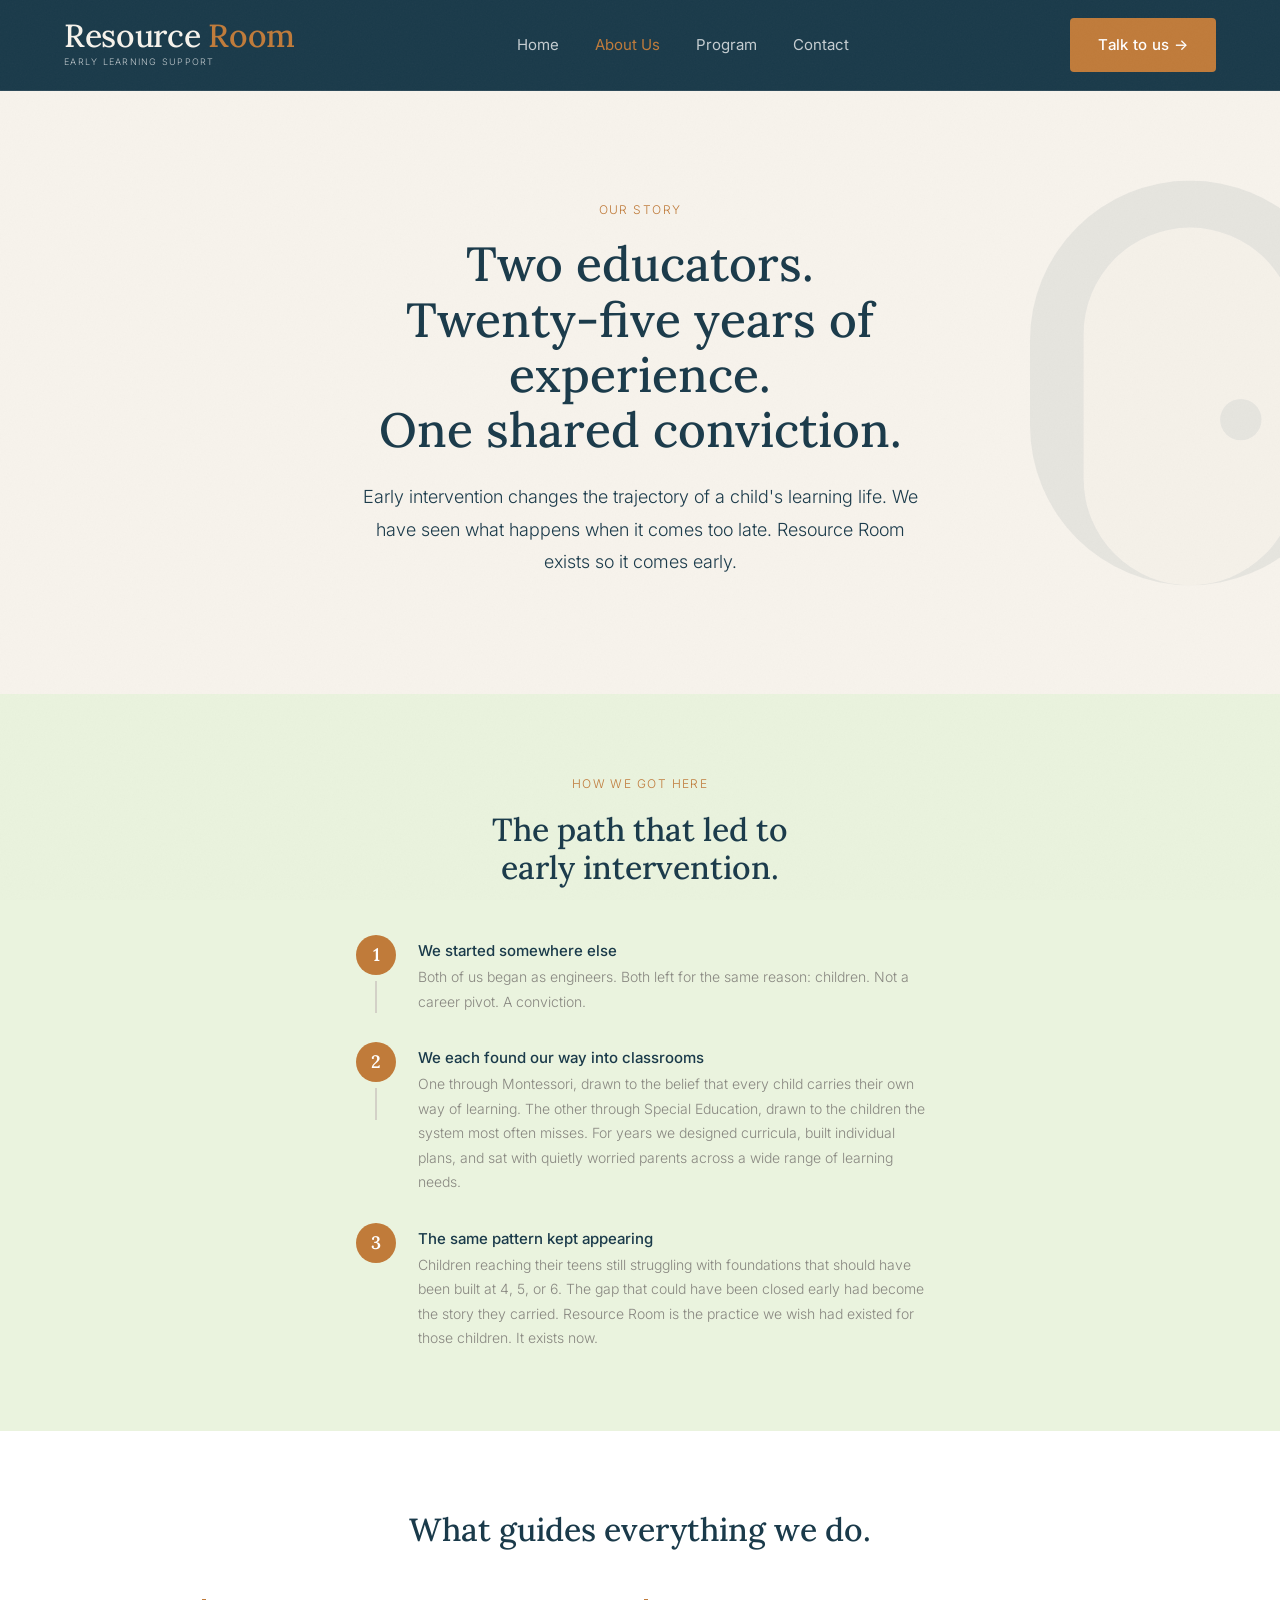
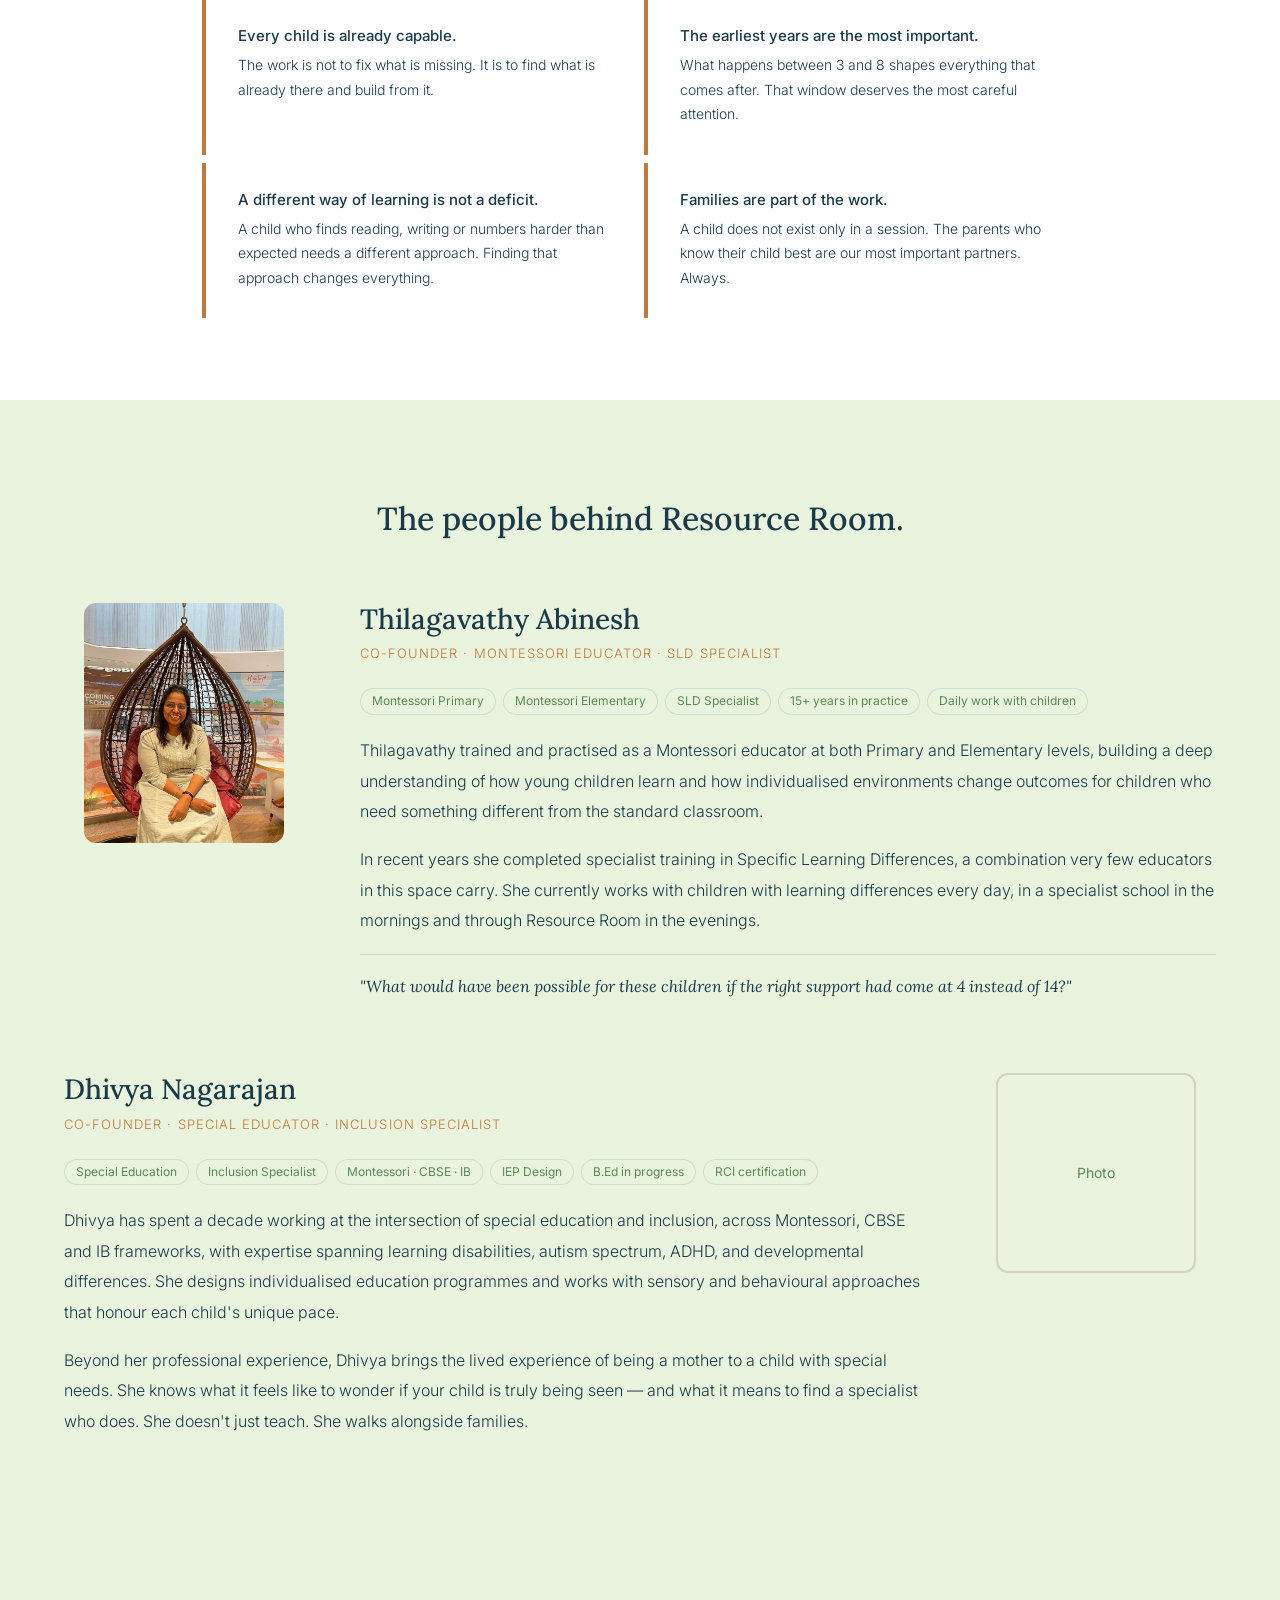
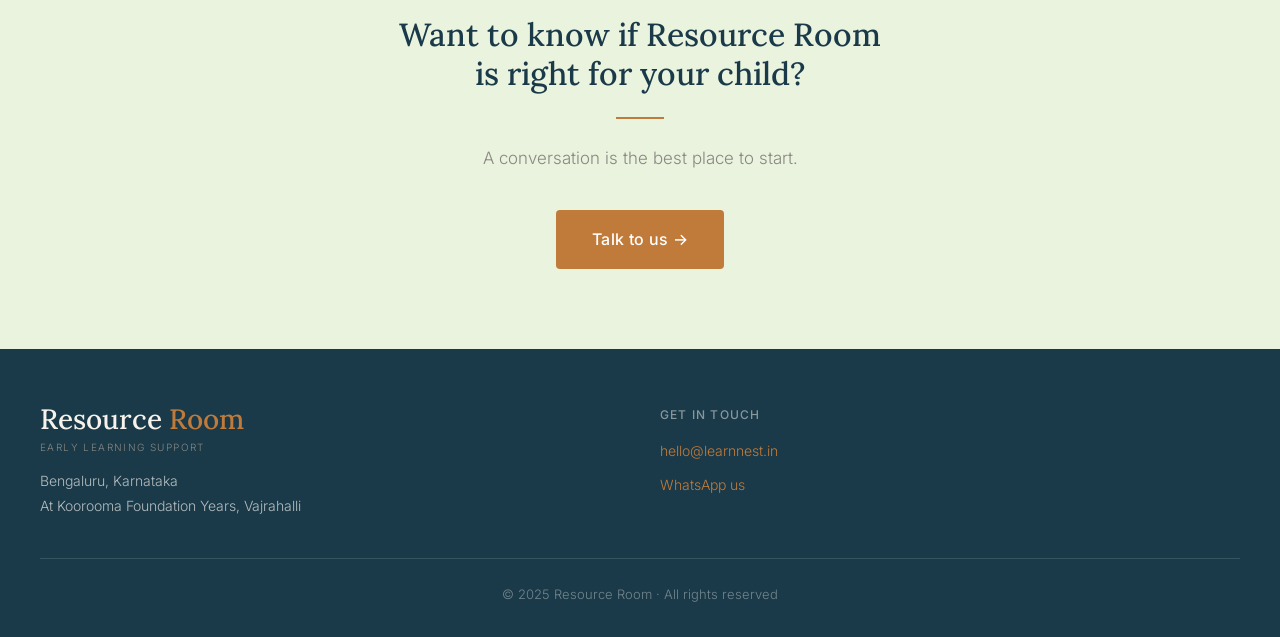
==== commit 9e0638c9: "Fix logo centering, add door watermark to all pages, centre inner page heroes, remove dashes in abou" ====
--- a/about.html
+++ b/about.html
@@ -48,6 +48,14 @@
 
   <!-- ===================== HERO ===================== -->
   <section class="page-hero section-warm" aria-labelledby="about-hero-heading">
+    <!-- Faded door watermark -->
+    <div class="hero-door-bg" aria-hidden="true">
+      <svg viewBox="0 0 340 430" xmlns="http://www.w3.org/2000/svg">
+        <rect x="0" y="0" width="340" height="430" rx="170" fill="#1A3A4A"/>
+        <rect x="57" y="50" width="226" height="380" rx="113" fill="#E8DFD0"/>
+        <circle cx="224" cy="254" r="22" fill="#1A3A4A"/>
+      </svg>
+    </div>
     <div class="container">
       <div class="hero-content">
         <span class="section-label hero-label">Our Story</span>
@@ -93,7 +101,7 @@
             <div class="flow-line"></div>
           </div>
           <div class="flow-body">
-            <h4>We found our way into classrooms — separately</h4>
+            <h4>We each found our way into classrooms</h4>
             <p>One through Montessori, drawn to the belief that every child carries their own way of learning. The other through Special Education, drawn to the children the system most often misses. For years we designed curricula, built individual plans, and sat with quietly worried parents across a wide range of learning needs.</p>
           </div>
         </div>
@@ -103,7 +111,7 @@
             <div class="flow-circle">3</div>
           </div>
           <div class="flow-body">
-            <h4>We saw the same pattern — again and again</h4>
+            <h4>The same pattern kept appearing</h4>
             <p>Children reaching their teens still struggling with foundations that should have been built at 4, 5, or 6. The gap that could have been closed early had become the story they carried. Resource Room is the practice we wish had existed for those children. It exists now.</p>
           </div>
         </div>
@@ -132,7 +140,7 @@
 
         <div class="approach-compact-item reveal">
           <h4>A different way of learning is not a deficit.</h4>
-          <p>A child who finds reading, writing or numbers harder than expected needs a different approach — and finding that approach changes everything.</p>
+          <p>A child who finds reading, writing or numbers harder than expected needs a different approach. Finding that approach changes everything.</p>
         </div>
 
         <div class="approach-compact-item reveal">
--- a/css/styles.css
+++ b/css/styles.css
@@ -1335,6 +1335,14 @@
   min-height: 50vh;
   display: flex;
   align-items: center;
+  position: relative;
+  overflow: hidden;
+}
+
+.contact-hero .hero-content {
+  text-align: center;
+  margin: 0 auto;
+  max-width: 720px;
 }
 
 .contact-hero .hero-inner {
@@ -1349,6 +1357,8 @@
 .contact-hero .hero-subline {
   font-size: var(--text-lg);
   max-width: 520px;
+  margin-left: auto;
+  margin-right: auto;
 }
 
 /* =============================================
@@ -1571,10 +1581,20 @@
   min-height: 60vh;
   display: flex;
   align-items: center;
+  position: relative;
+  overflow: hidden;
+}
+
+.page-hero .container,
+.contact-hero .container {
+  position: relative;
+  z-index: 1;
 }
 
 .page-hero .hero-content {
   max-width: 720px;
+  margin: 0 auto;
+  text-align: center;
 }
 
 .page-hero h1 {
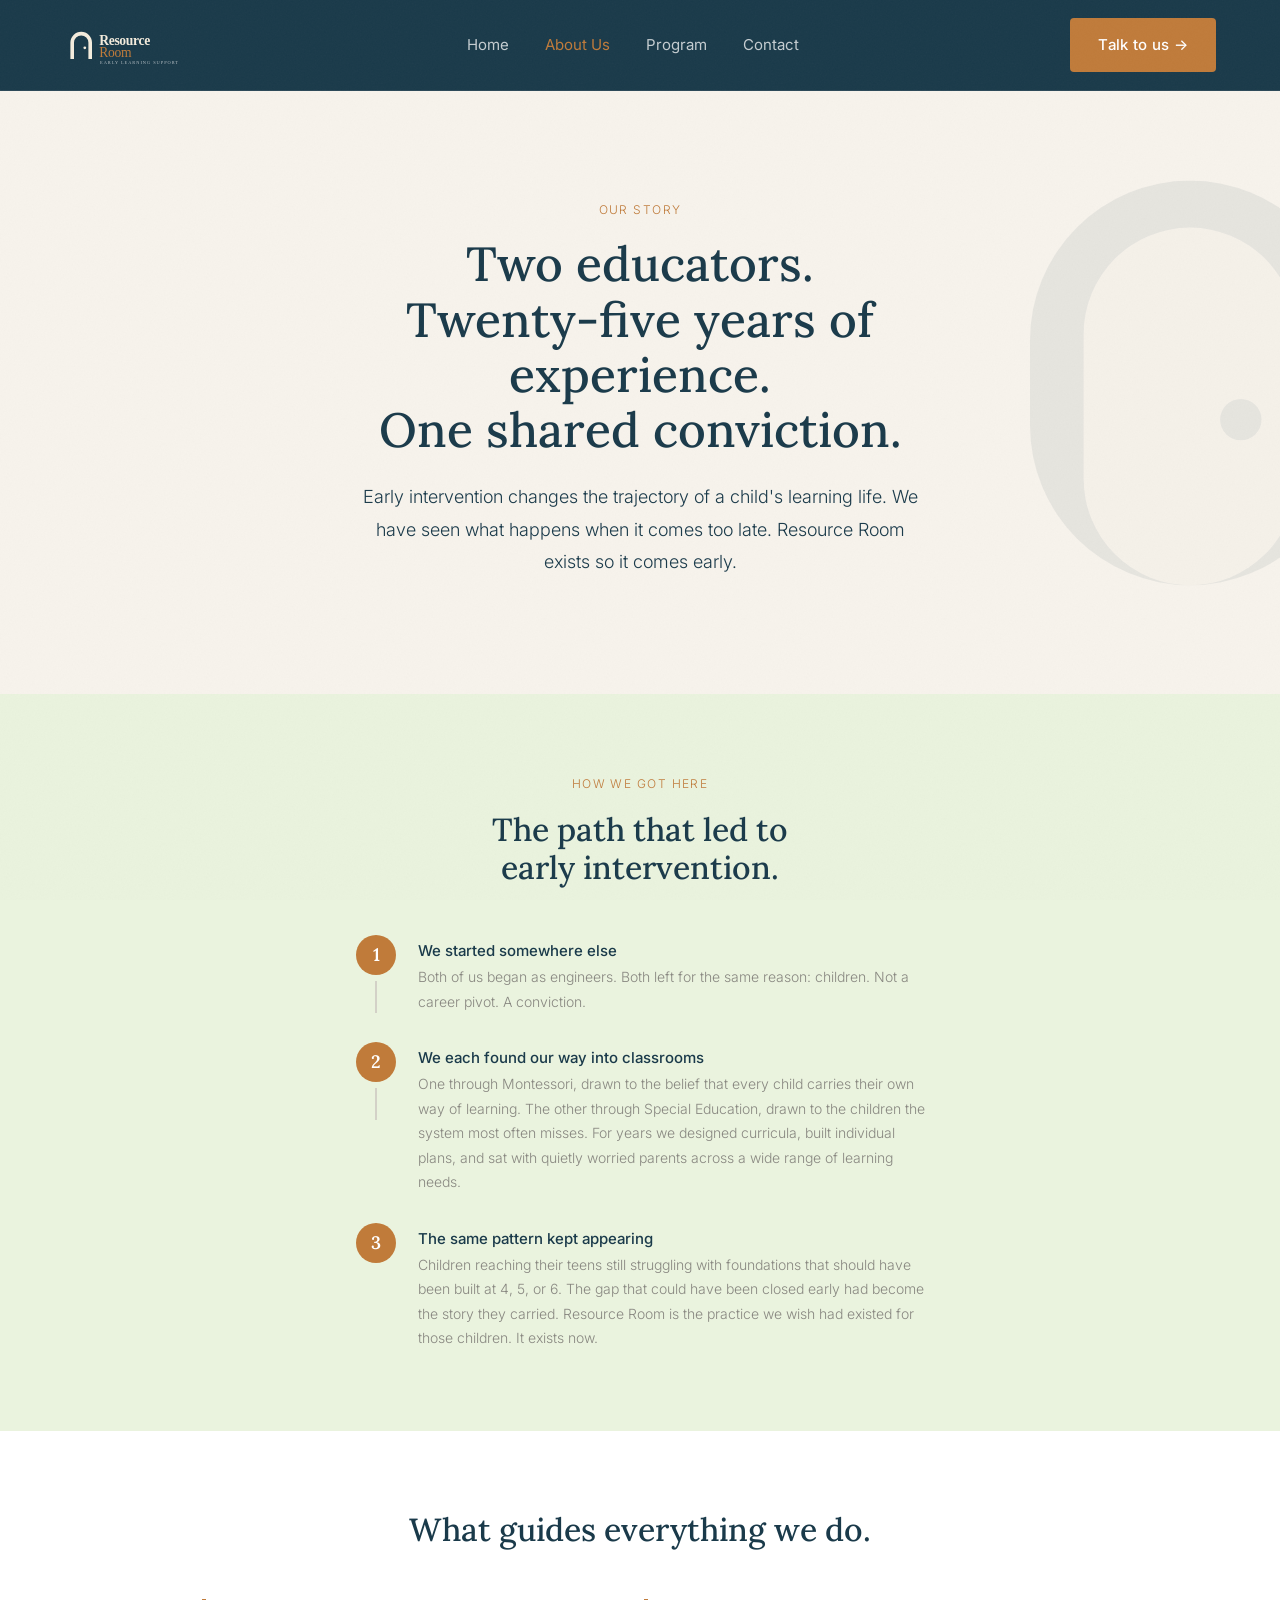
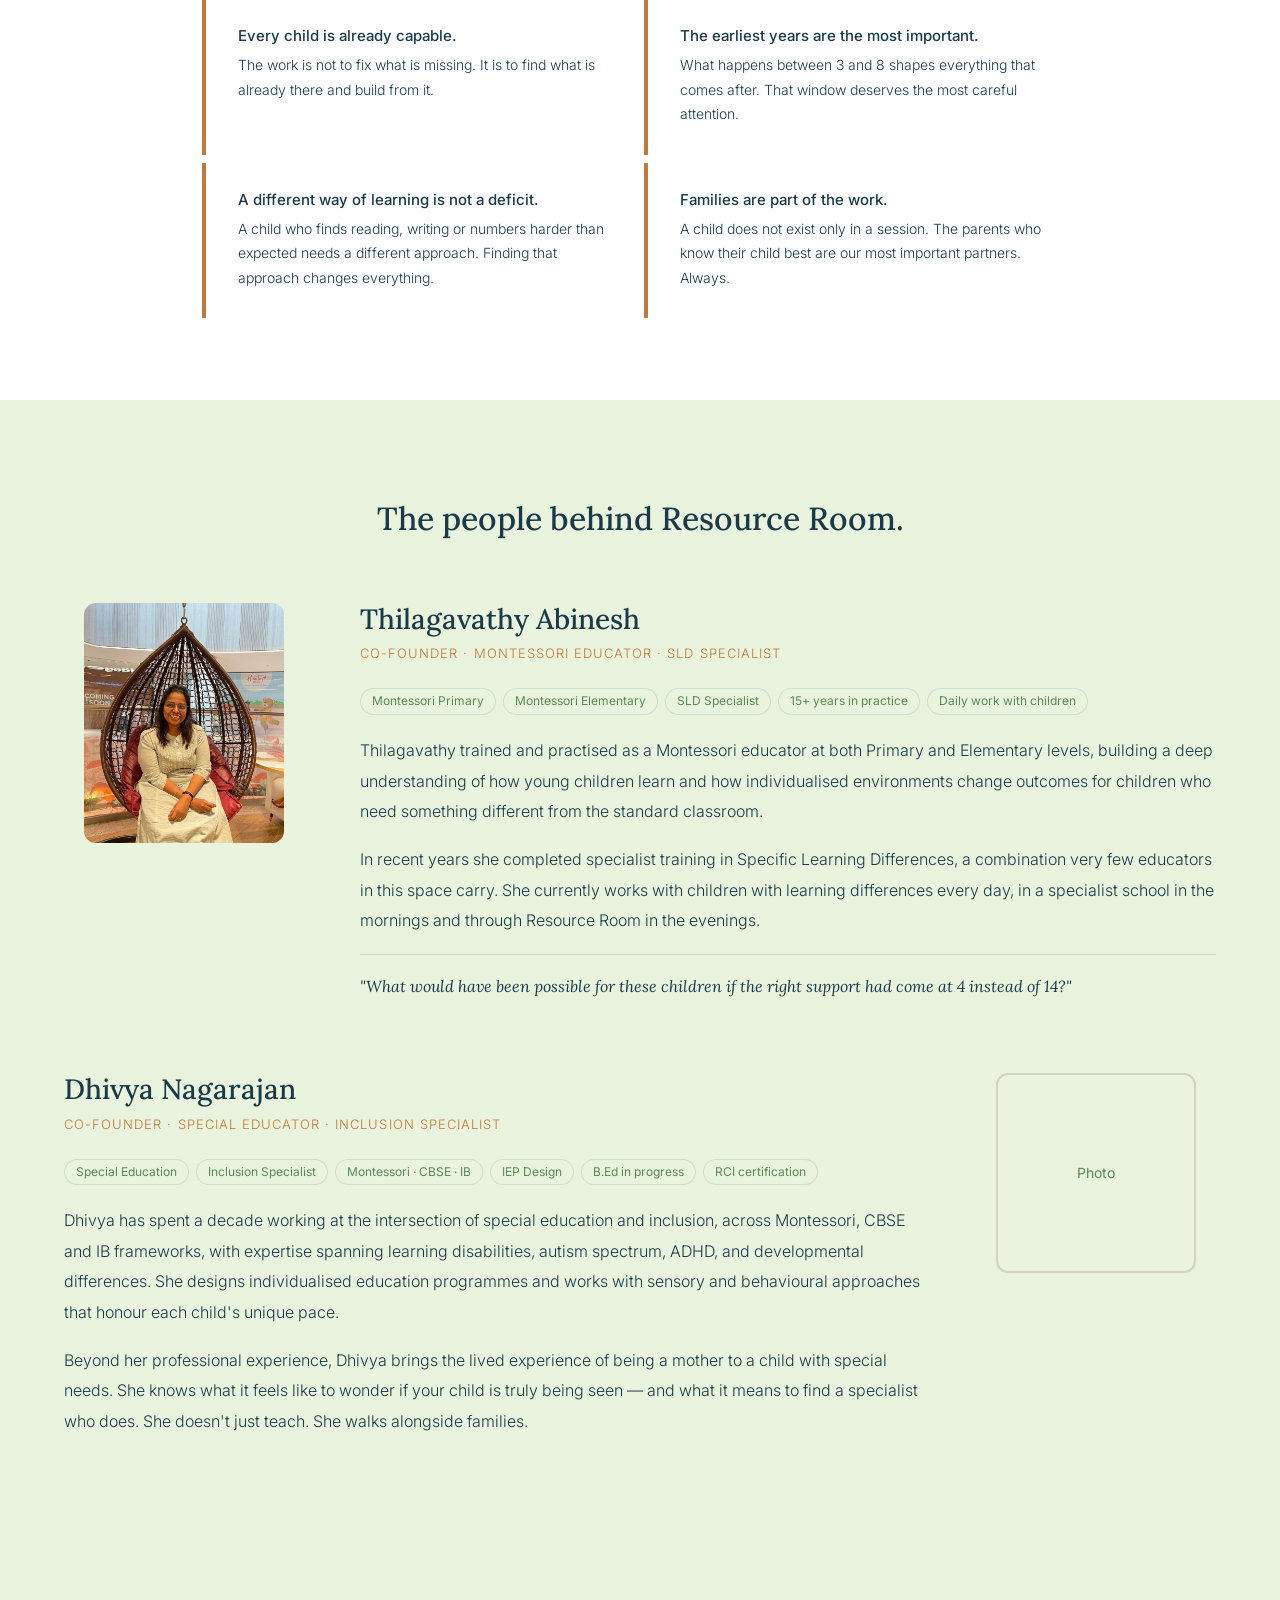
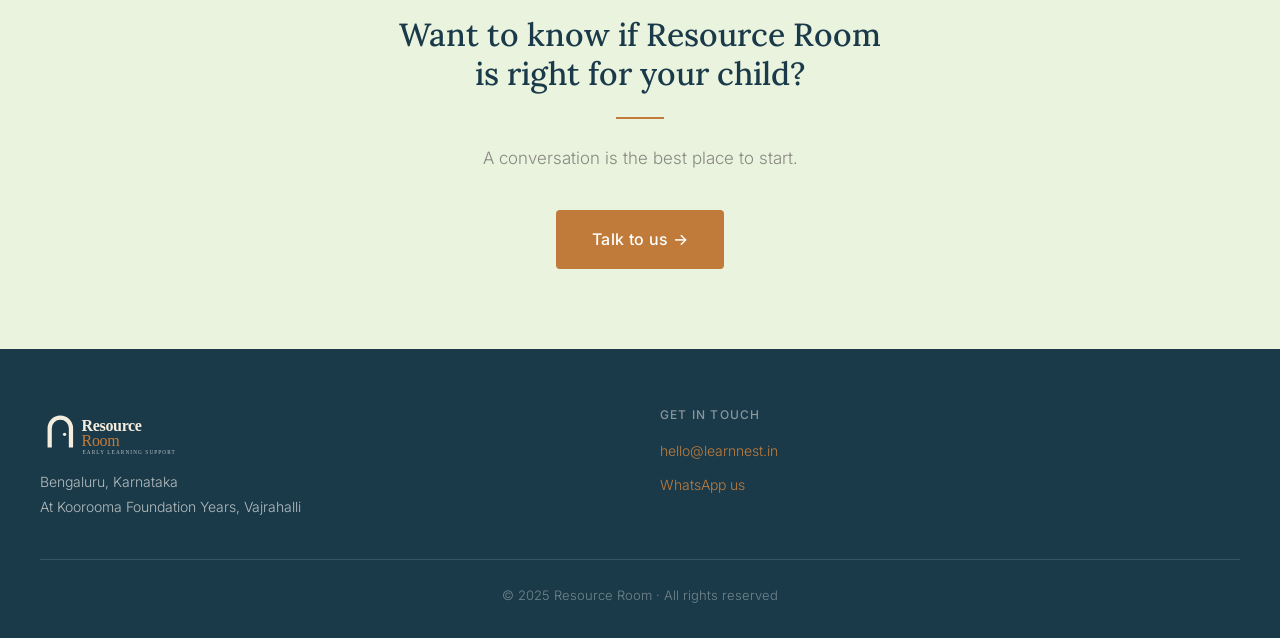
==== commit 3da25620: "Replace text wordmarks with new SVG logos across all pages Updated primary logo (new open-bottom doo" ====
--- a/about.html
+++ b/about.html
@@ -19,8 +19,7 @@
   <nav class="nav" role="navigation" aria-label="Main navigation">
     <div class="nav-inner">
       <a href="index.html" class="nav-logo" aria-label="Resource Room home">
-        <span class="nav-logo-wordmark"><span class="resource">Resource</span> <span class="room">Room</span></span>
-        <span class="nav-logo-tagline">Early Learning Support</span>
+        <img src="assets/logo/resource-room-logo-reversed.svg" alt="Resource Room — Early Learning Support" class="nav-logo-img">
       </a>
       <ul class="nav-links" role="list">
         <li><a href="index.html">Home</a></li>
@@ -235,8 +234,7 @@
   <footer class="footer" role="contentinfo">
     <div class="footer-inner">
       <div>
-        <div class="footer-logo-wordmark"><span class="resource">Resource</span> <span class="room">Room</span></div>
-        <div class="footer-tagline">Early Learning Support</div>
+        <img src="assets/logo/resource-room-logo-reversed.svg" alt="Resource Room — Early Learning Support" class="footer-logo-img">
         <div class="footer-location">
           Bengaluru, Karnataka<br>
           At Koorooma Foundation Years, Vajrahalli
--- a/css/styles.css
+++ b/css/styles.css
@@ -217,6 +217,27 @@
 .hero-headline { animation: fadeUp 0.6s ease 0.35s forwards; opacity: 0; }
 .hero-subline  { animation: fadeUp 0.6s ease 0.5s forwards; opacity: 0; }
 .hero-cta      { animation: fadeUp 0.6s ease 0.65s forwards; opacity: 0; }
+
+/* ---- Nav logo (SVG image) ---- */
+.nav-logo-img {
+  display: block;
+  height: 44px;
+  width: auto;
+}
+
+@media (max-width: 639px) {
+  .nav-logo-img {
+    height: 36px;
+  }
+}
+
+/* ---- Footer logo (SVG image) ---- */
+.footer-logo-img {
+  display: block;
+  height: 52px;
+  width: auto;
+  margin-bottom: 4px;
+}
 
 /* ---- Hero logo (SVG image) ---- */
 .hero-logo {
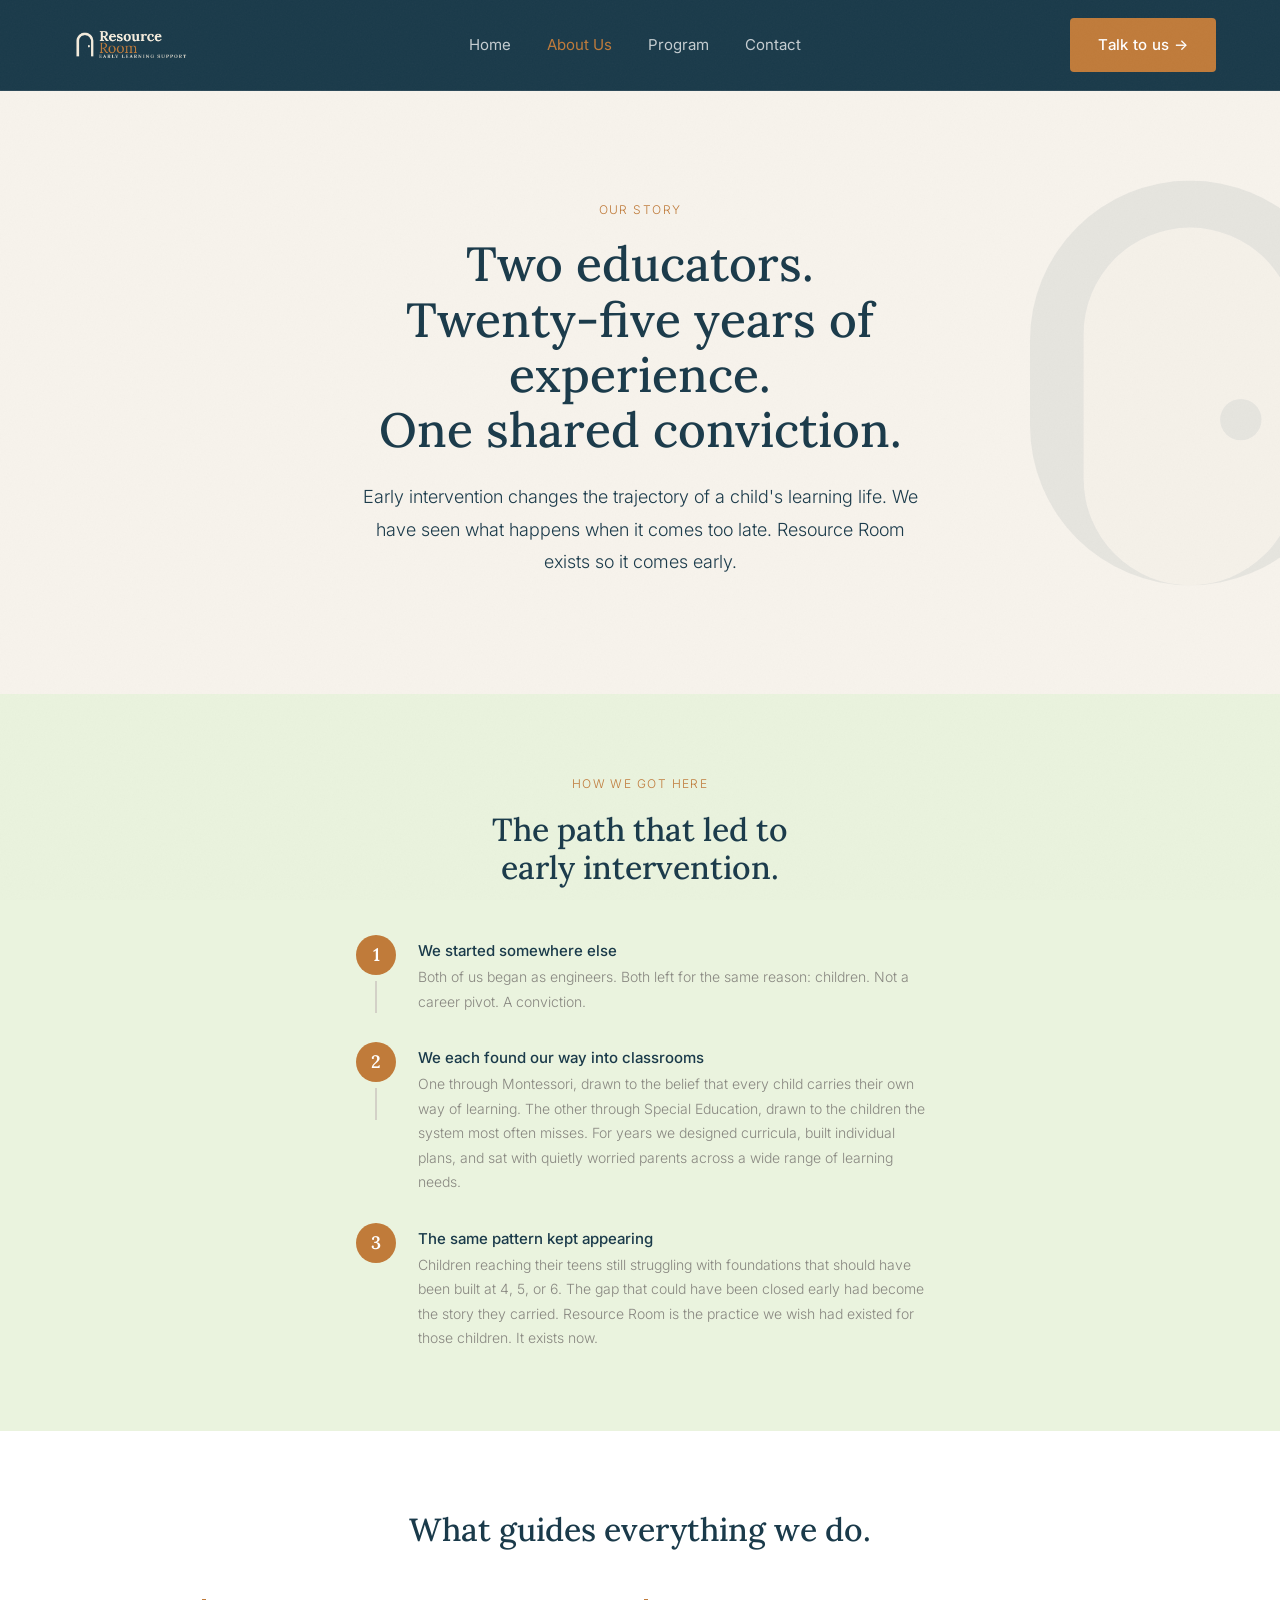
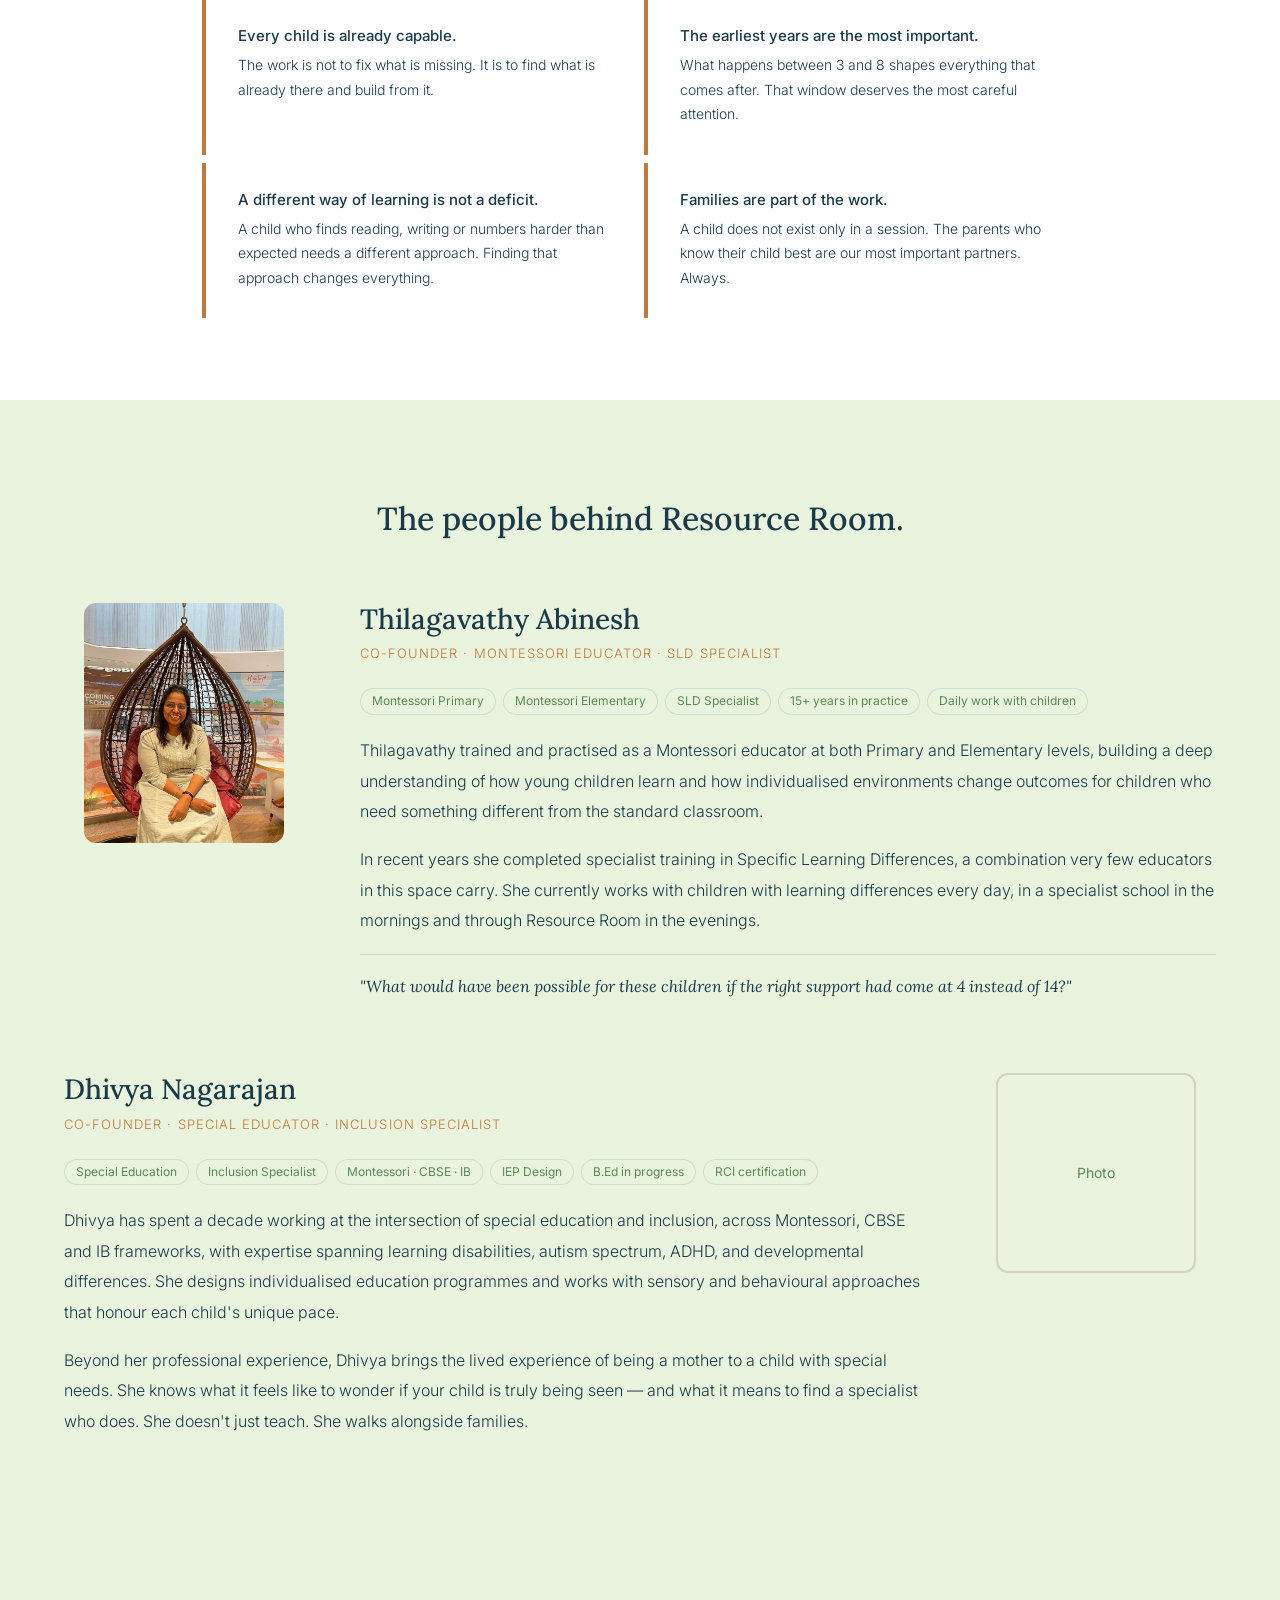
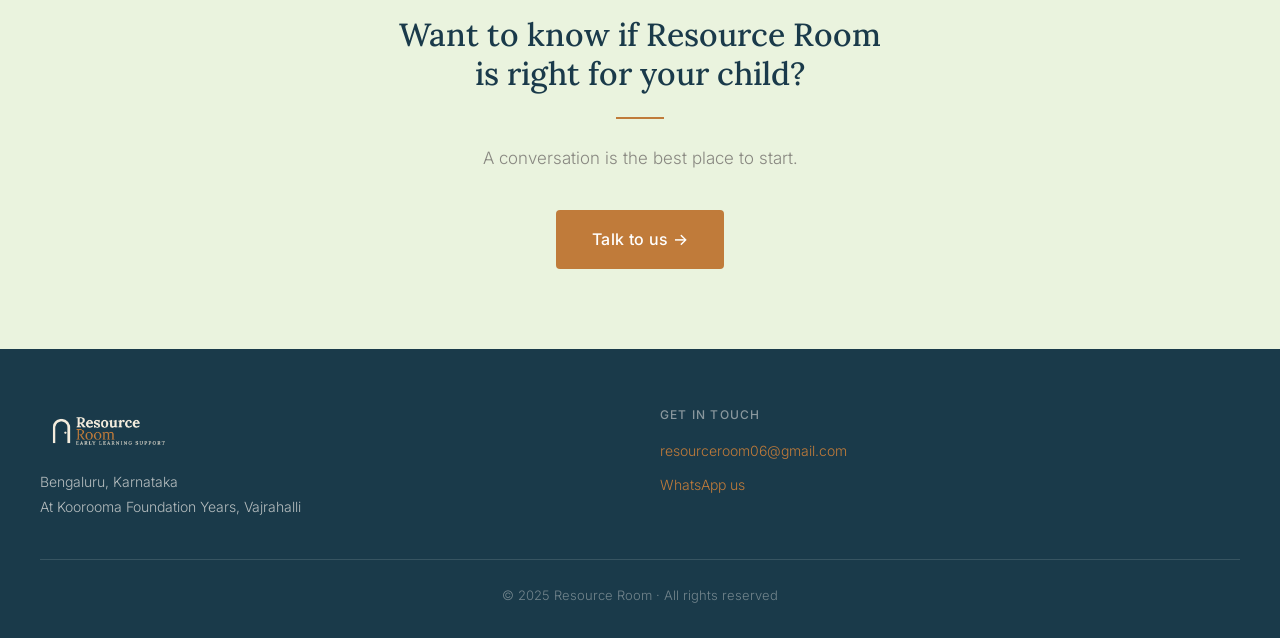
==== commit 5b838176: "Switch to brand PNG logos, update email address - Replace SVG logos with brand PNGs (B-light for her" ====
--- a/about.html
+++ b/about.html
@@ -19,7 +19,7 @@
   <nav class="nav" role="navigation" aria-label="Main navigation">
     <div class="nav-inner">
       <a href="index.html" class="nav-logo" aria-label="Resource Room home">
-        <img src="assets/logo/resource-room-logo-reversed.svg" alt="Resource Room — Early Learning Support" class="nav-logo-img">
+        <img src="assets/logo/Resource%20Room%20Logo%20-%20B-navy.png" alt="Resource Room — Early Learning Support" class="nav-logo-img">
       </a>
       <ul class="nav-links" role="list">
         <li><a href="index.html">Home</a></li>
@@ -234,7 +234,7 @@
   <footer class="footer" role="contentinfo">
     <div class="footer-inner">
       <div>
-        <img src="assets/logo/resource-room-logo-reversed.svg" alt="Resource Room — Early Learning Support" class="footer-logo-img">
+        <img src="assets/logo/Resource%20Room%20Logo%20-%20B-navy.png" alt="Resource Room — Early Learning Support" class="footer-logo-img">
         <div class="footer-location">
           Bengaluru, Karnataka<br>
           At Koorooma Foundation Years, Vajrahalli
@@ -242,7 +242,7 @@
       </div>
       <div class="footer-contact">
         <div class="footer-contact-label">Get in touch</div>
-        <a href="mailto:hello@learnnest.in">hello@learnnest.in</a>
+        <a href="mailto:resourceroom06@gmail.com">resourceroom06@gmail.com</a>
         <a href="https://wa.me/919900085179?text=Hi%2C%20I%20came%20across%20Resource%20Room%20and%20am%20interested%20in%20learning%20more%20about%20your%20programs%20for%20my%20child.">WhatsApp us</a>
       </div>
     </div>
--- a/css/styles.css
+++ b/css/styles.css
@@ -221,13 +221,13 @@
 /* ---- Nav logo (SVG image) ---- */
 .nav-logo-img {
   display: block;
-  height: 44px;
+  height: 51px;
   width: auto;
 }
 
 @media (max-width: 639px) {
   .nav-logo-img {
-    height: 36px;
+    height: 41px;
   }
 }
 
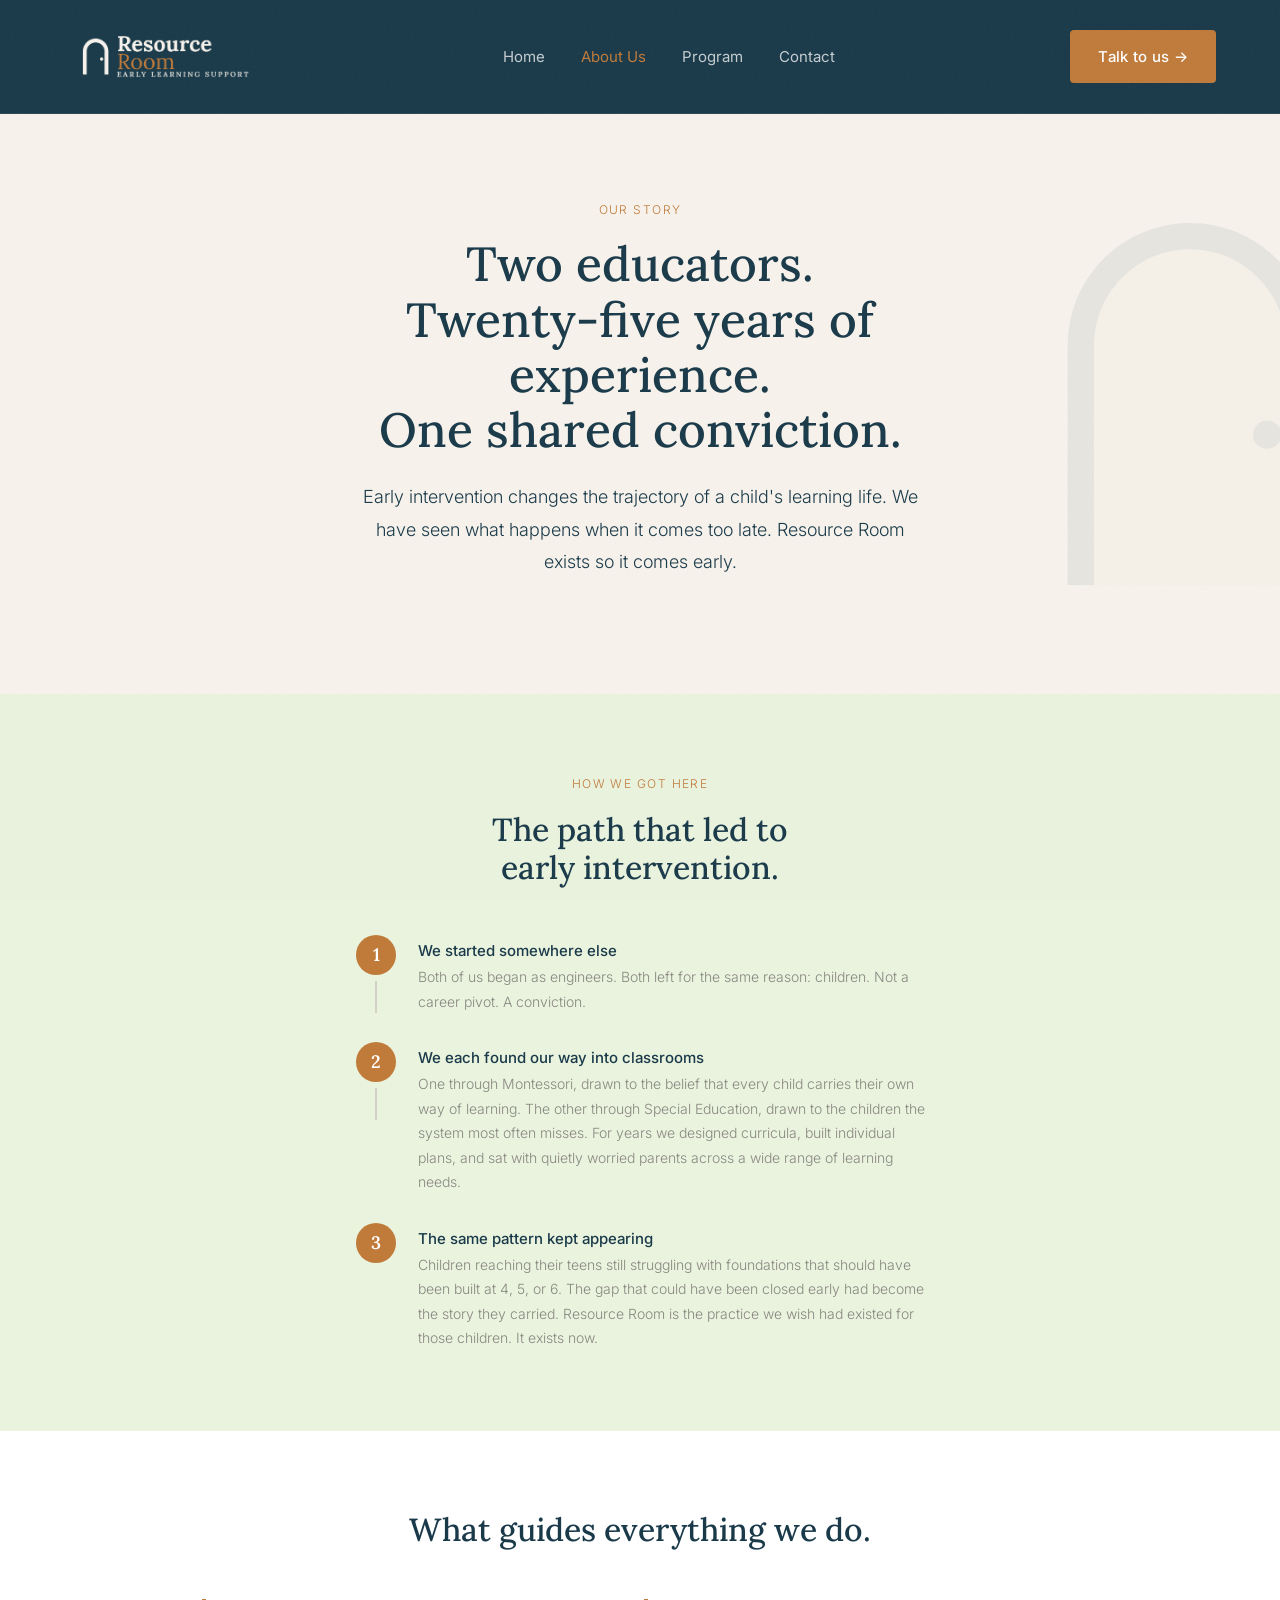
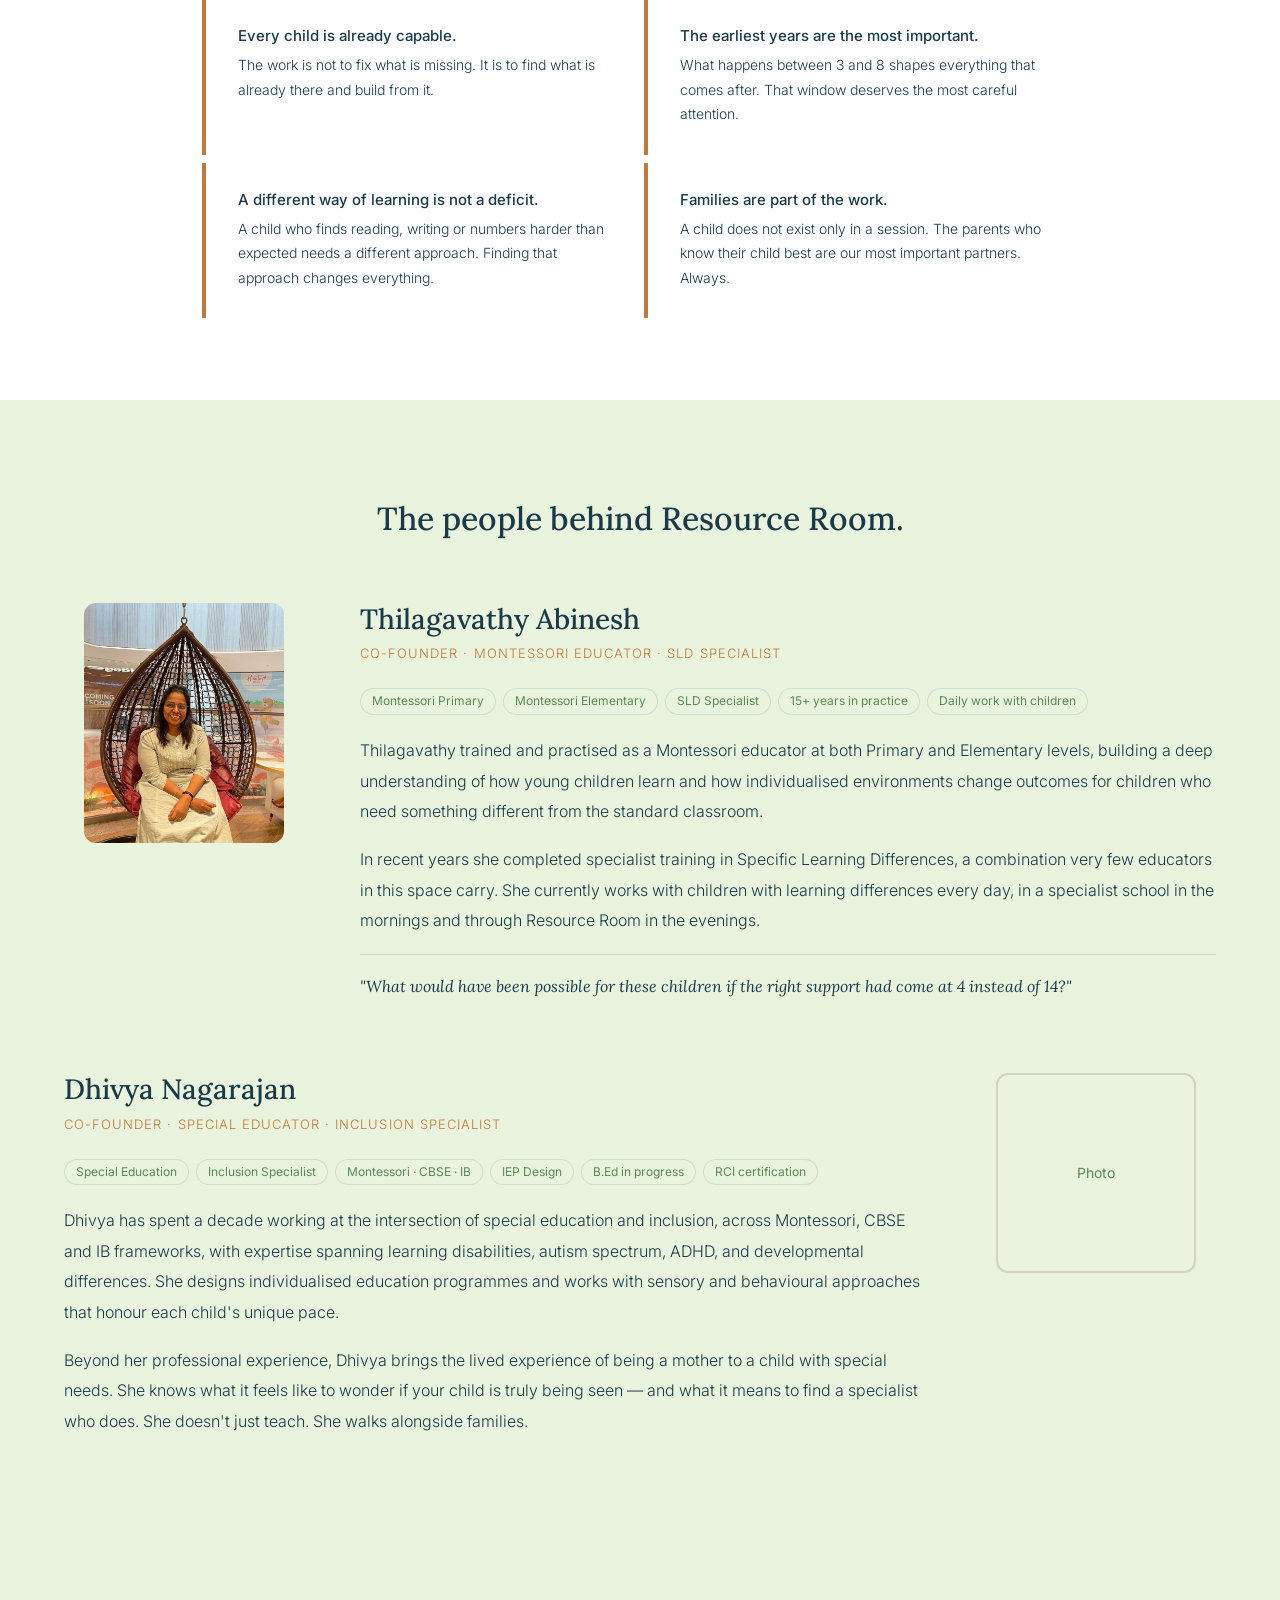
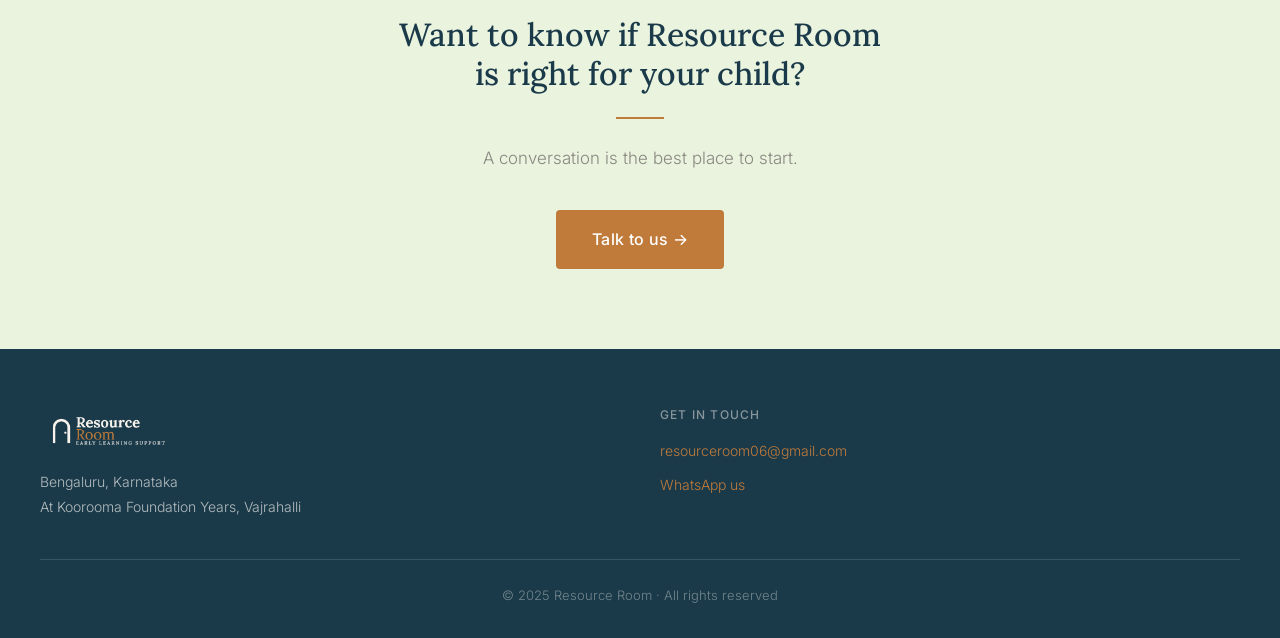
==== commit 1c23f9a3: "Update hero door watermark to new open-bottom arch shape on all pages Replaces old rounded-rect door" ====
--- a/about.html
+++ b/about.html
@@ -50,9 +50,9 @@
     <!-- Faded door watermark -->
     <div class="hero-door-bg" aria-hidden="true">
       <svg viewBox="0 0 340 430" xmlns="http://www.w3.org/2000/svg">
-        <rect x="0" y="0" width="340" height="430" rx="170" fill="#1A3A4A"/>
-        <rect x="57" y="50" width="226" height="380" rx="113" fill="#E8DFD0"/>
-        <circle cx="224" cy="254" r="22" fill="#1A3A4A"/>
+        <path d="M68 430 L68 175 A102 102 0 0 1 272 175 L272 430 Z" fill="#E8DFD0"/>
+        <path d="M40 430 L40 175 A130 130 0 0 1 300 175 L300 430 L272 430 L272 175 A102 102 0 0 0 68 175 L68 430 Z" fill="#1A3A4A"/>
+        <circle cx="252" cy="270" r="15" fill="#1A3A4A"/>
       </svg>
     </div>
     <div class="container">
--- a/css/styles.css
+++ b/css/styles.css
@@ -221,13 +221,13 @@
 /* ---- Nav logo (SVG image) ---- */
 .nav-logo-img {
   display: block;
-  height: 51px;
+  height: 77px;
   width: auto;
 }
 
 @media (max-width: 639px) {
   .nav-logo-img {
-    height: 41px;
+    height: 62px;
   }
 }
 
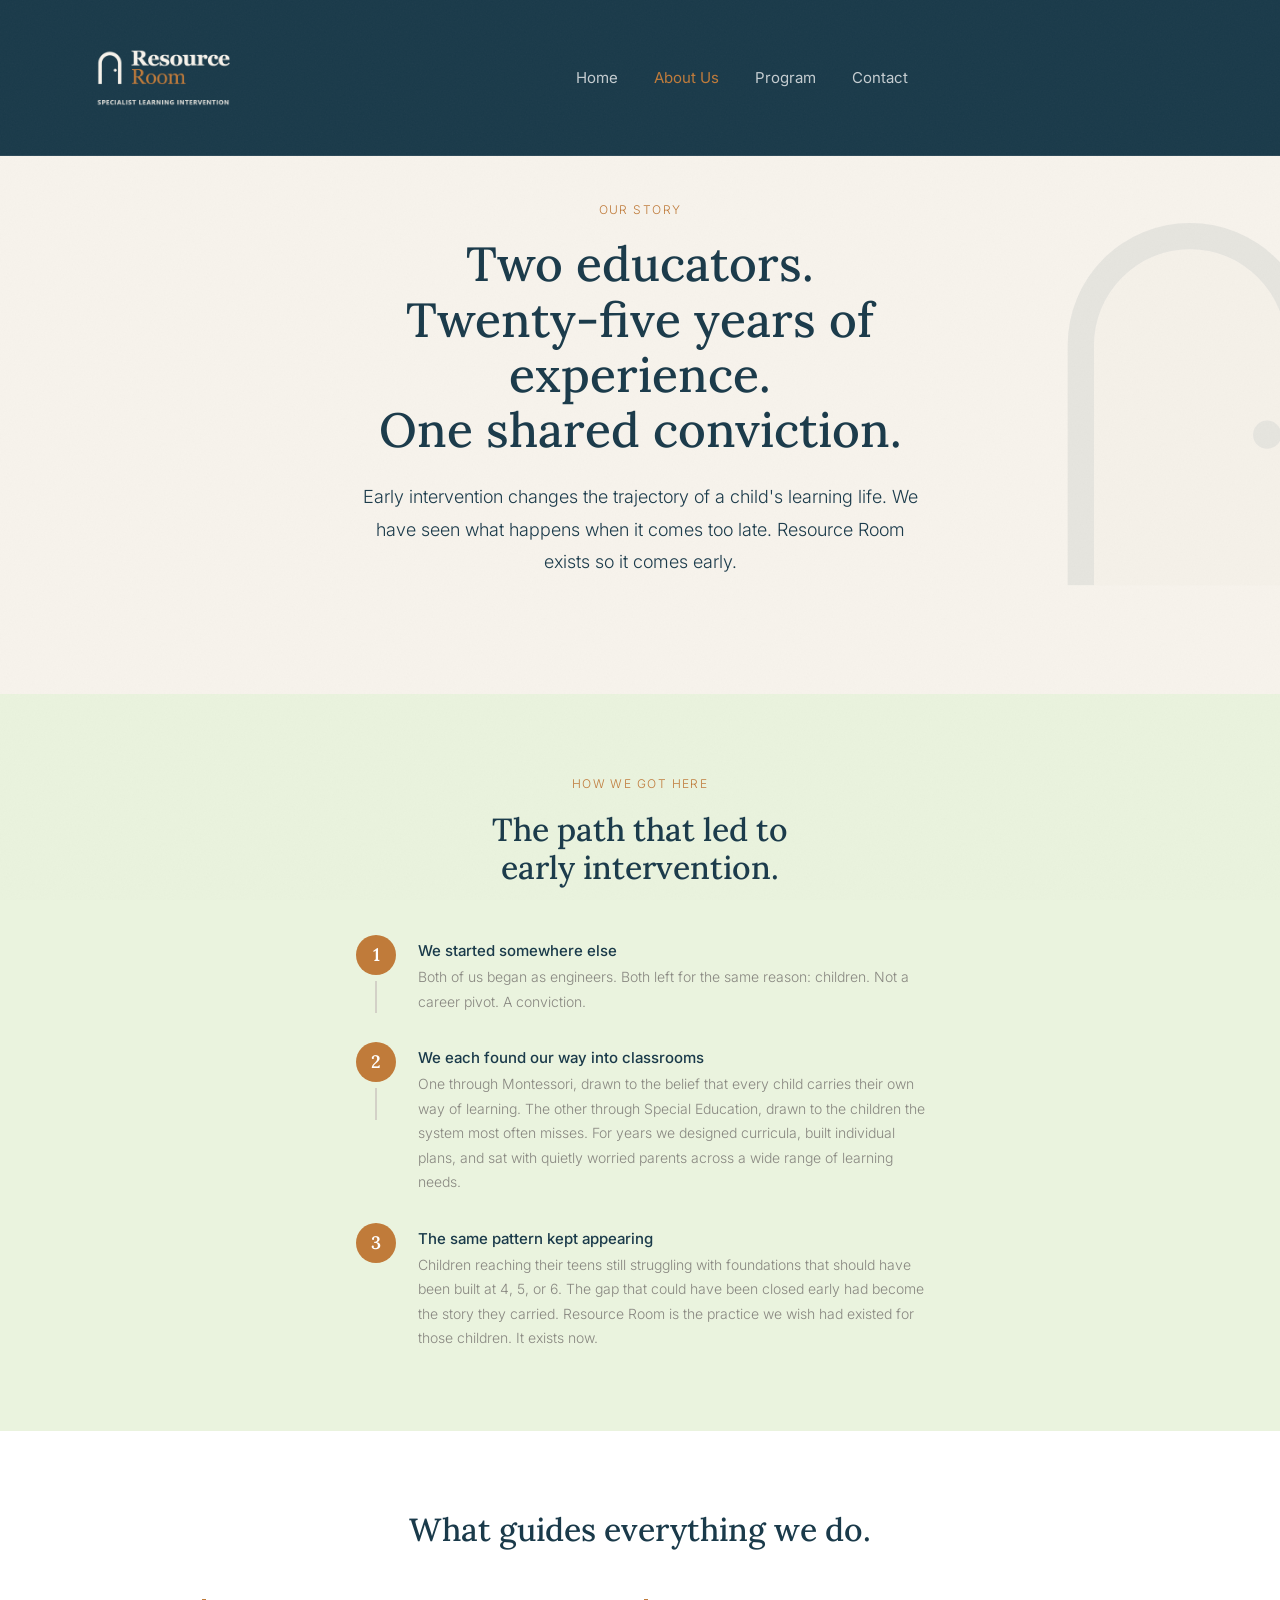
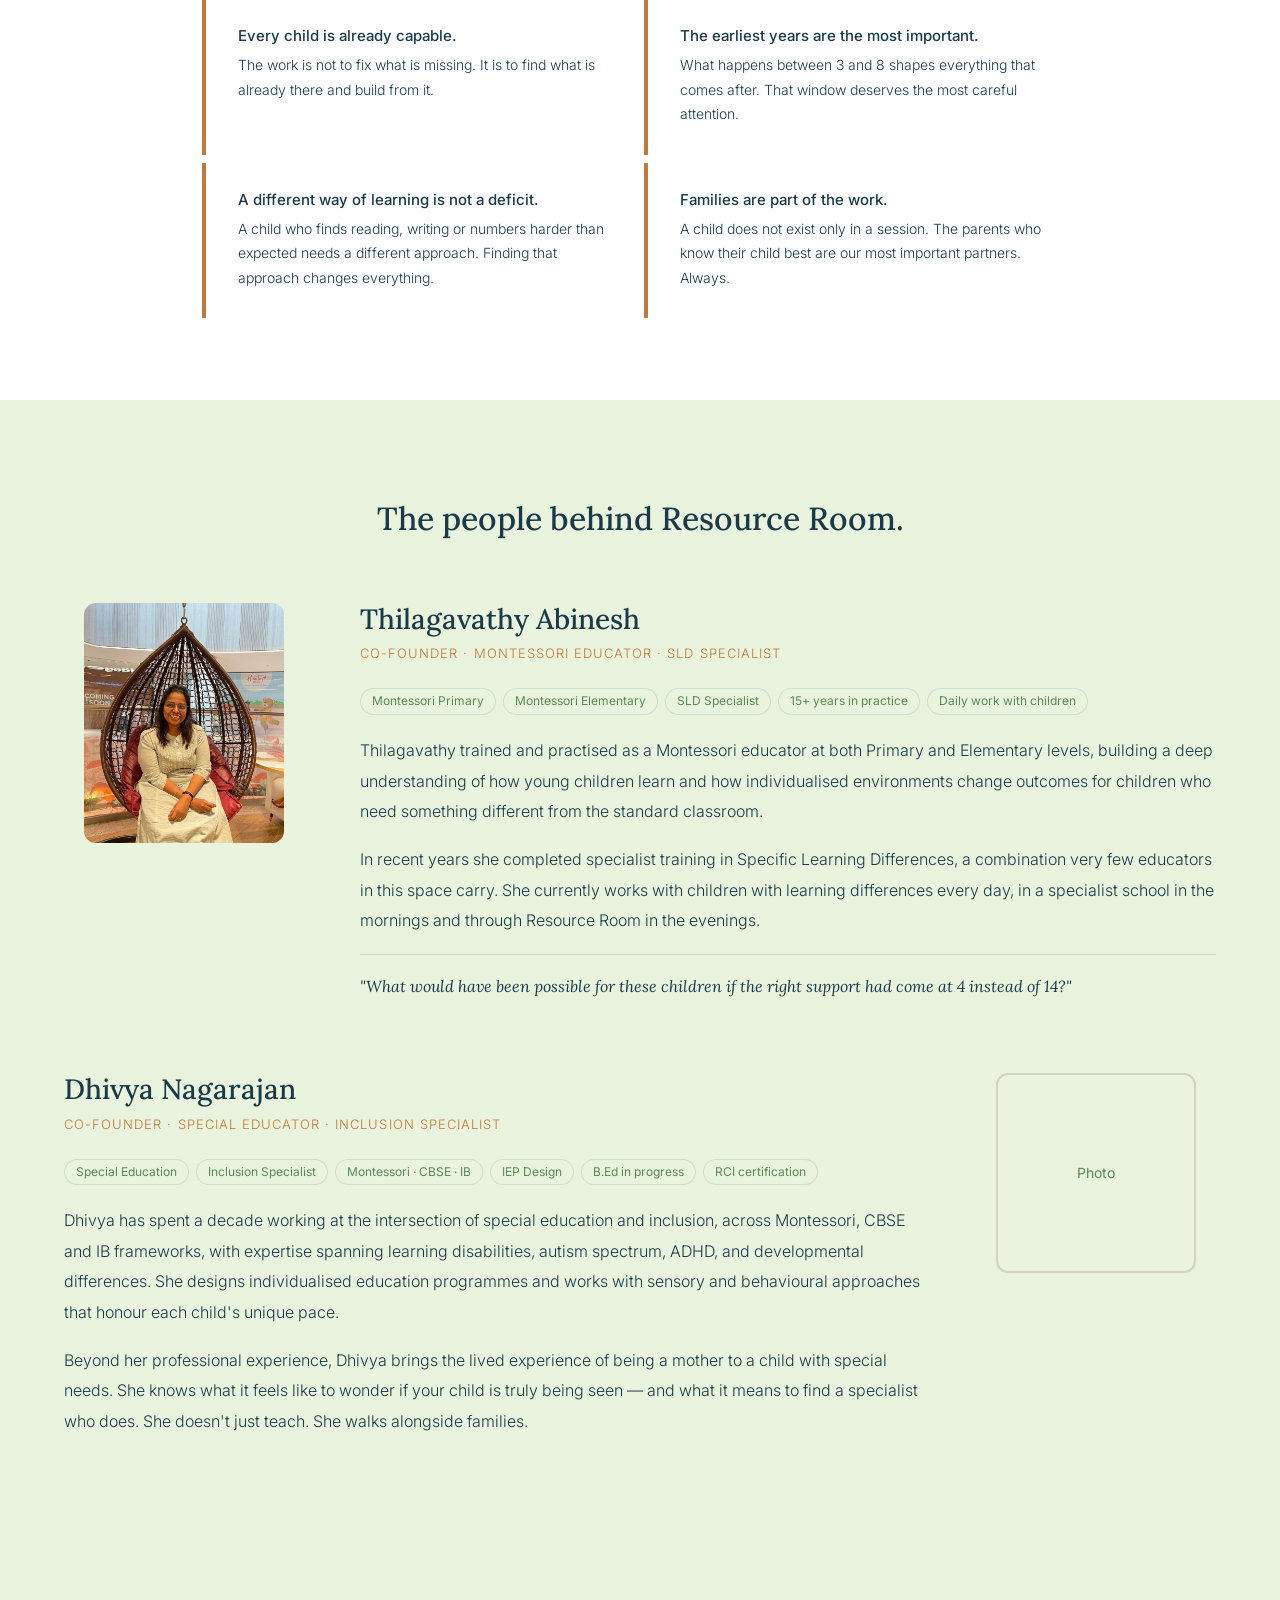
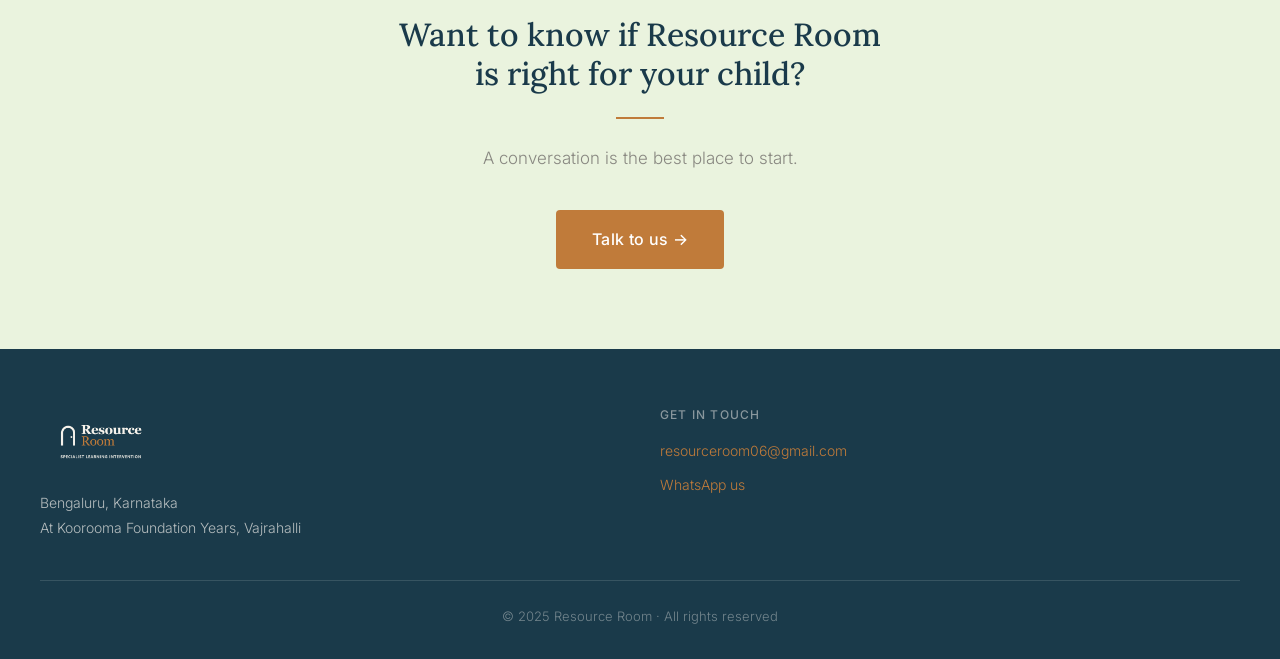
==== commit 87819c33: "Update CTAs and remove nav button across all pages Hero CTA updated, bottom CTA updated, Talk to us " ====
--- a/about.html
+++ b/about.html
@@ -27,9 +27,7 @@
         <li><a href="program.html">Program</a></li>
         <li><a href="contact.html">Contact</a></li>
       </ul>
-      <div class="nav-right">
-        <a href="contact.html" class="btn-primary">Talk to us →</a>
-      </div>
+      <div class="nav-right"></div>
       <button class="hamburger" id="hamburger" aria-label="Open navigation menu" aria-expanded="false">
         <span></span><span></span><span></span>
       </button>
@@ -41,7 +39,6 @@
     <a href="about.html">About Us</a>
     <a href="program.html">Program</a>
     <a href="contact.html">Contact</a>
-    <a href="contact.html" class="btn-primary nav-overlay-cta">Talk to us →</a>
   </div>
 
 
--- a/css/styles.css
+++ b/css/styles.css
@@ -221,20 +221,20 @@
 /* ---- Nav logo (SVG image) ---- */
 .nav-logo-img {
   display: block;
-  height: 77px;
+  height: 119px;
   width: auto;
 }
 
 @media (max-width: 639px) {
   .nav-logo-img {
-    height: 62px;
+    height: 95px;
   }
 }
 
 /* ---- Footer logo (SVG image) ---- */
 .footer-logo-img {
   display: block;
-  height: 52px;
+  height: 73px;
   width: auto;
   margin-bottom: 4px;
 }
@@ -1453,6 +1453,19 @@
   resize: vertical;
   min-height: 120px;
   line-height: 1.7;
+}
+
+.form-success-msg {
+  font-family: 'Lora', Georgia, serif;
+  font-weight: 400;
+  font-style: italic;
+  font-size: var(--text-lg);
+  color: var(--teal-deep);
+  line-height: 1.8;
+  padding: 32px;
+  background: var(--teal-pale);
+  border-left: 4px solid var(--teal-deep);
+  border-radius: 4px;
 }
 
 @media (min-width: 1024px) {
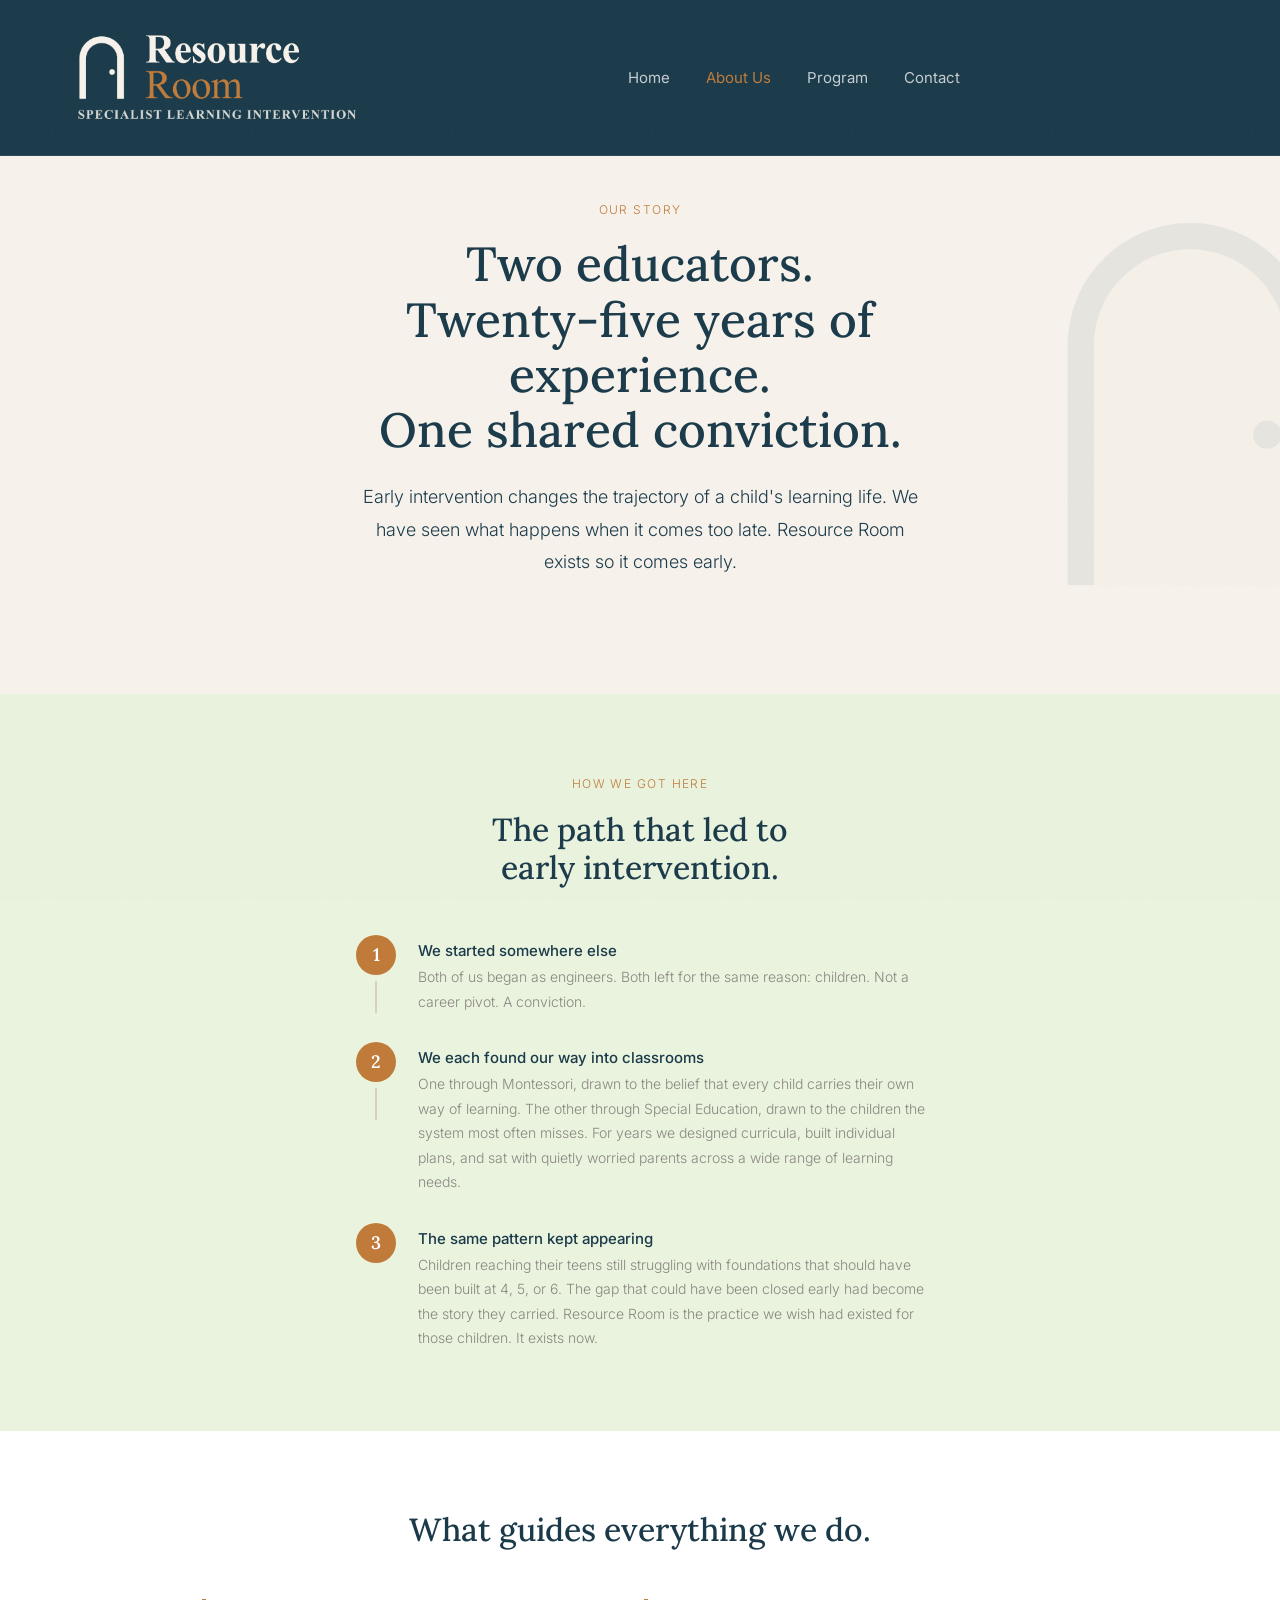
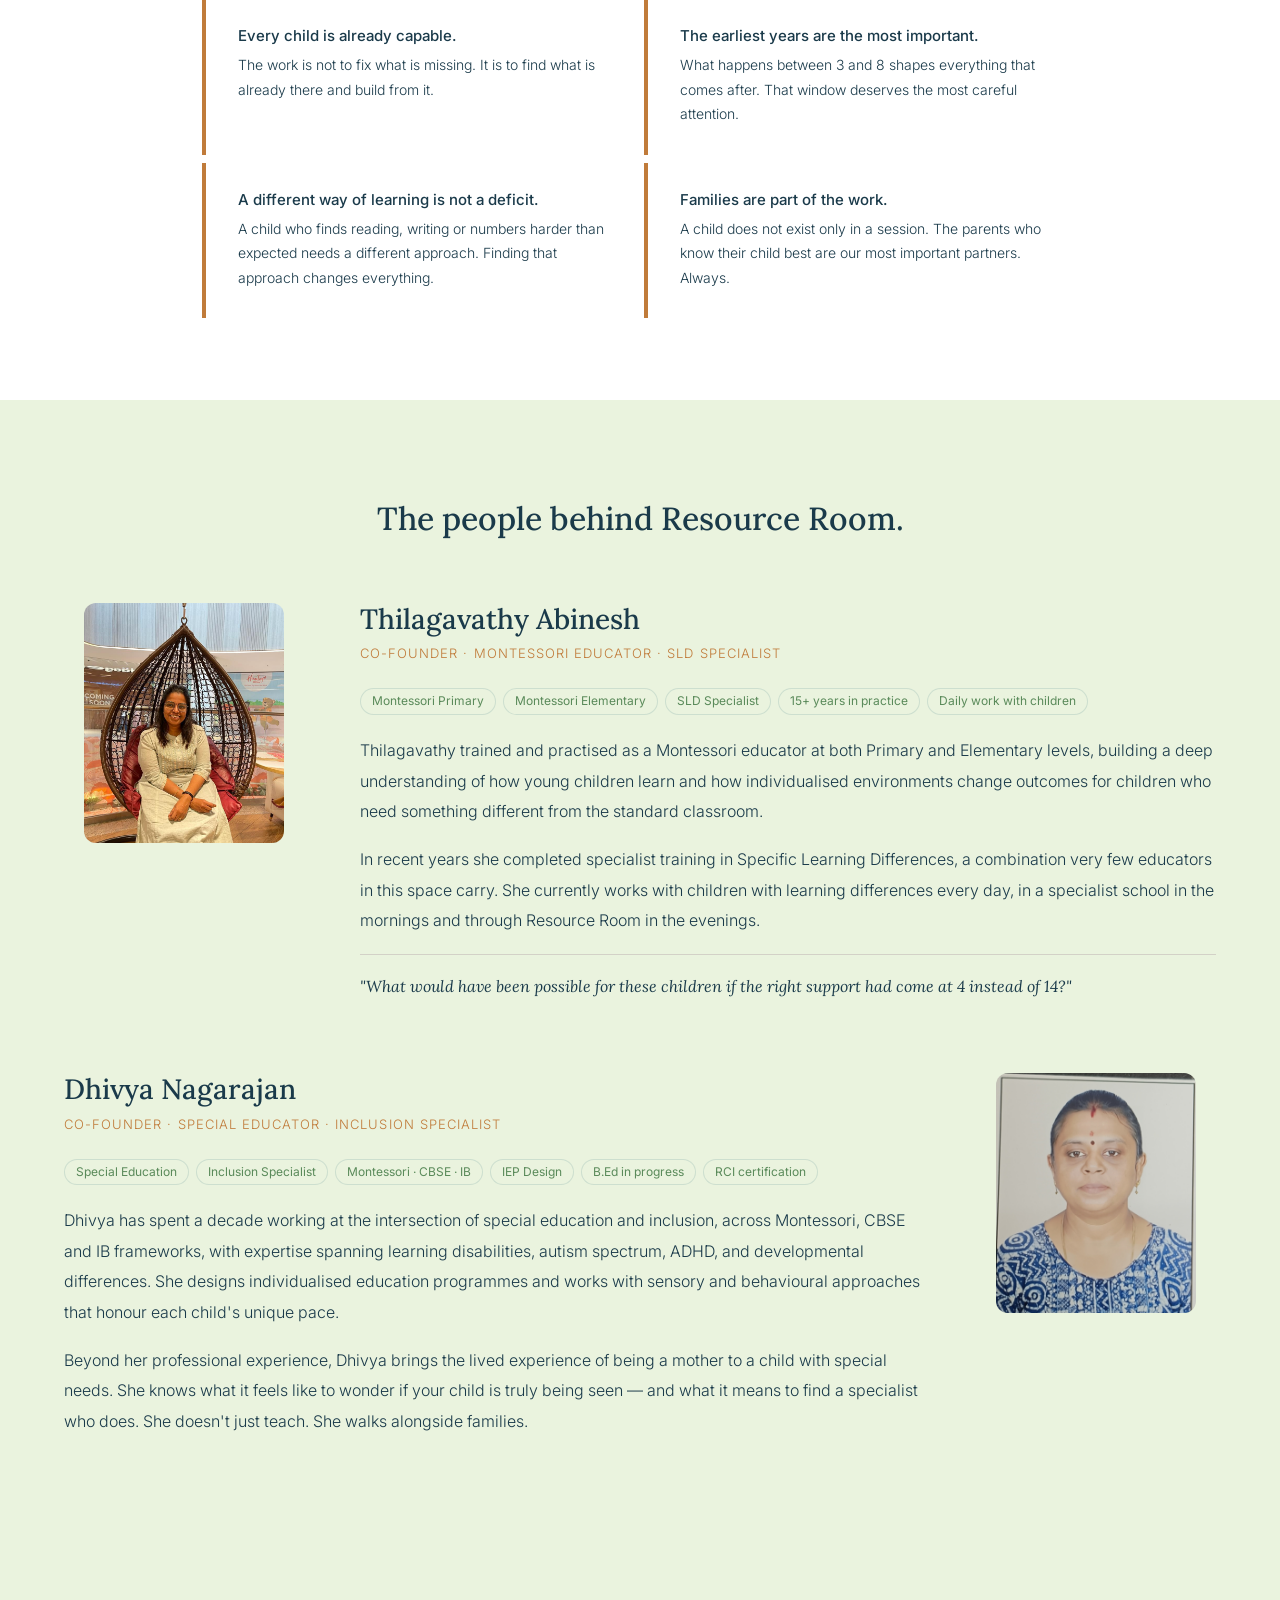
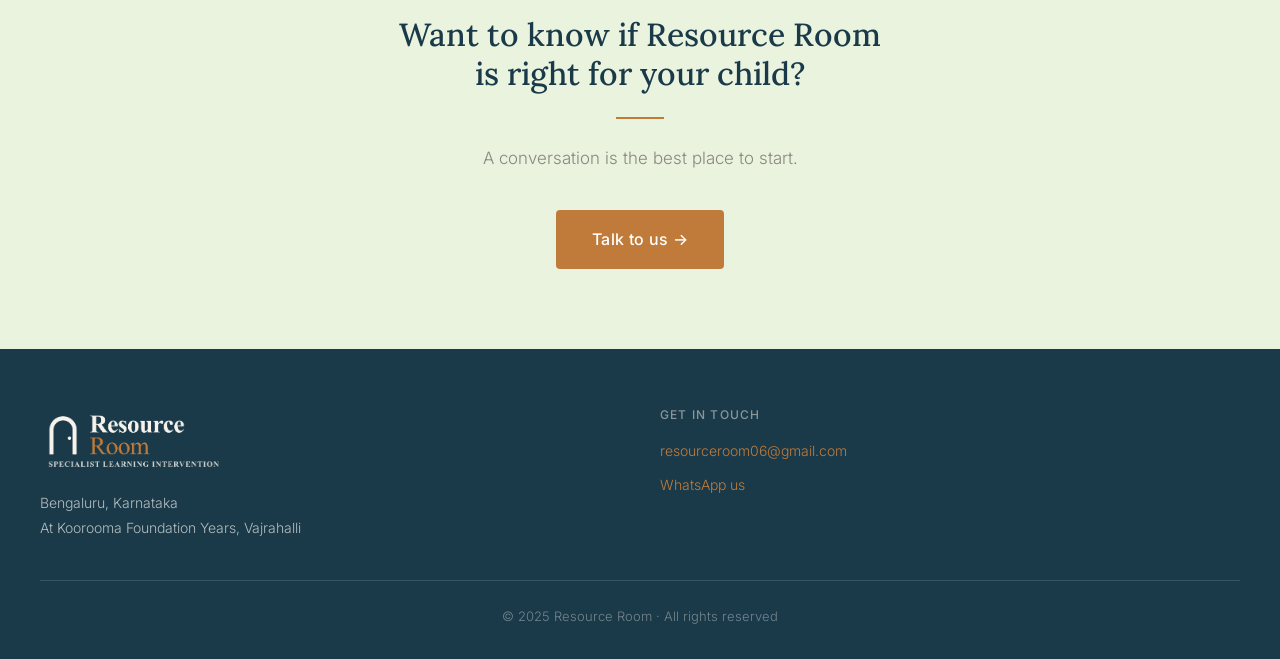
==== commit a3cca665: "Add Dhivya Nagarajan photo to About page Co-Authored-By: Claude Sonnet 4.6 <noreply@anthropic.com>" ====
--- a/about.html
+++ b/about.html
@@ -184,7 +184,7 @@
       <!-- Founder 2 -->
       <div class="founder-profile reverse reveal">
         <div class="founder-photo-wrap">
-          <div class="photo-placeholder-lg" aria-label="Photo of Dhivya Nagarajan">Photo</div>
+          <img src="assets/images/dhivya.jpg" alt="Dhivya Nagarajan, Co-Founder of Resource Room" class="founder-photo">
         </div>
         <div class="founder-bio">
           <h3>Dhivya Nagarajan</h3>
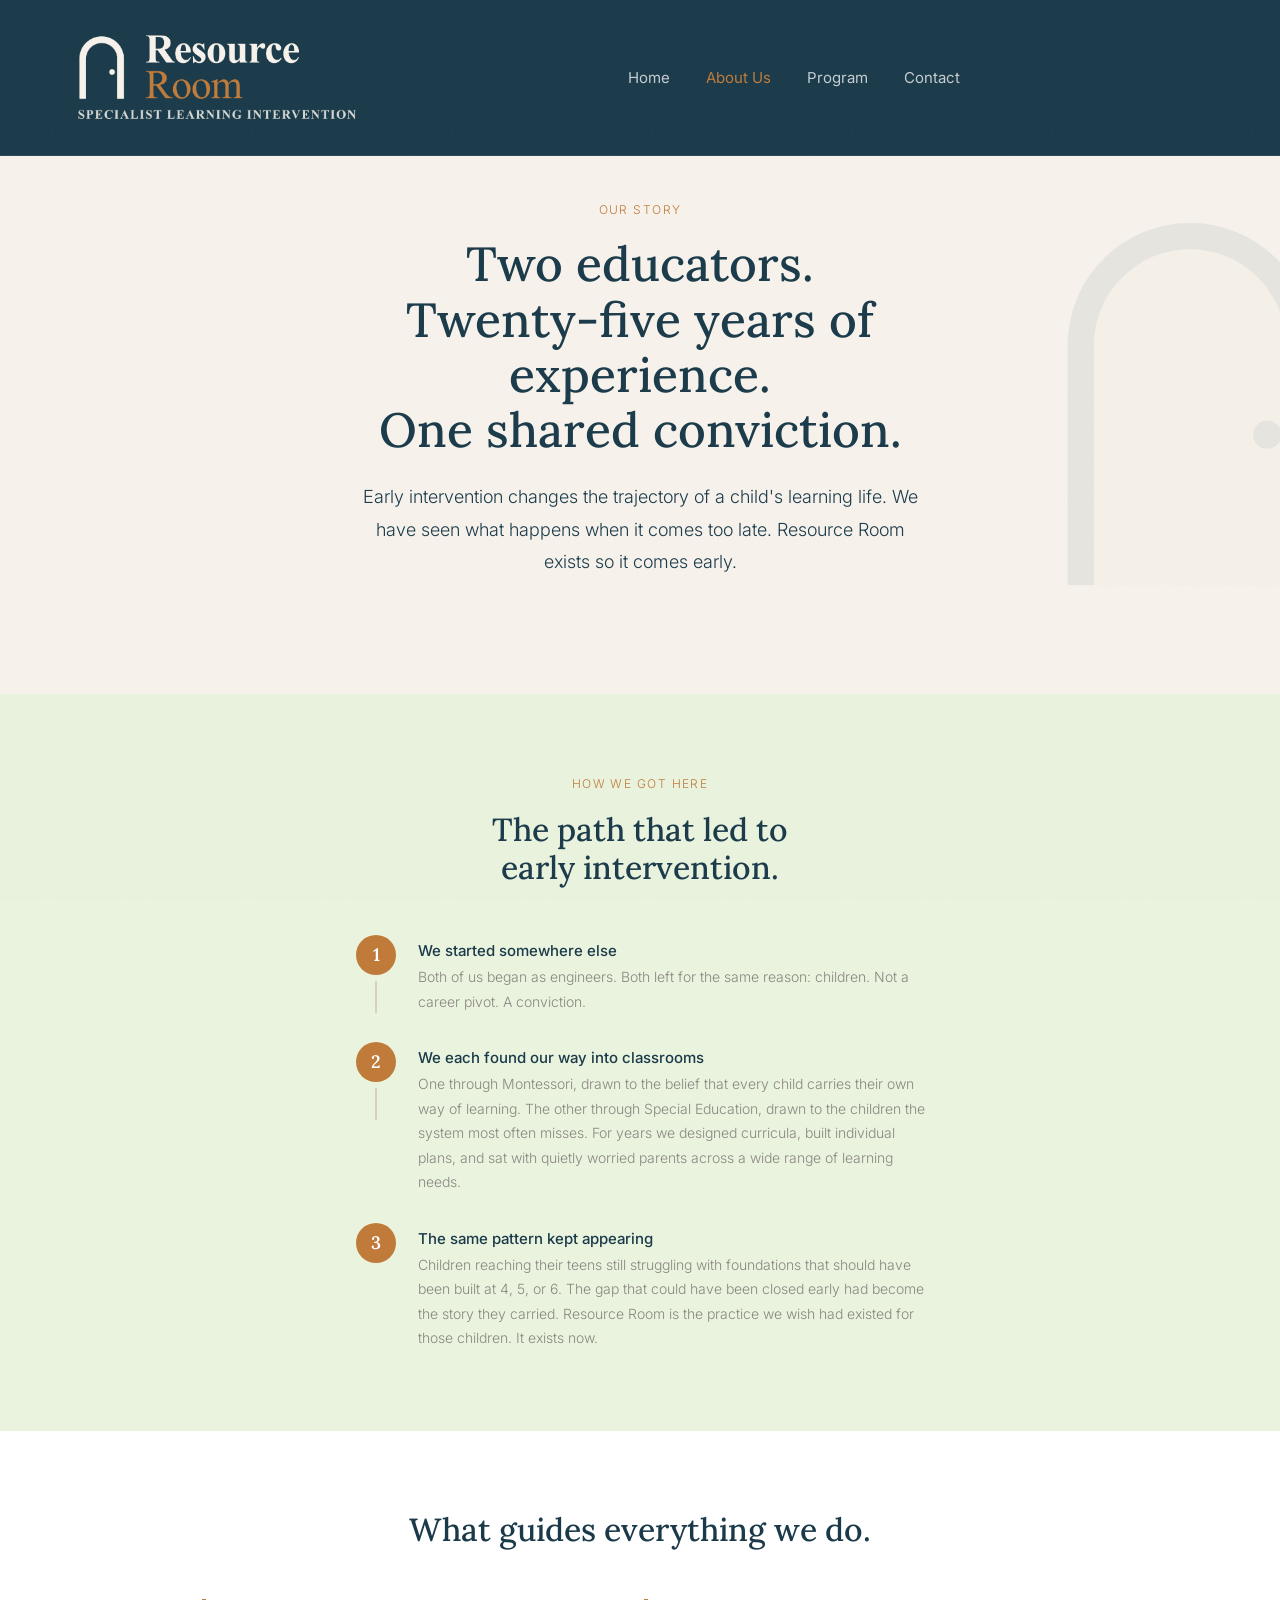
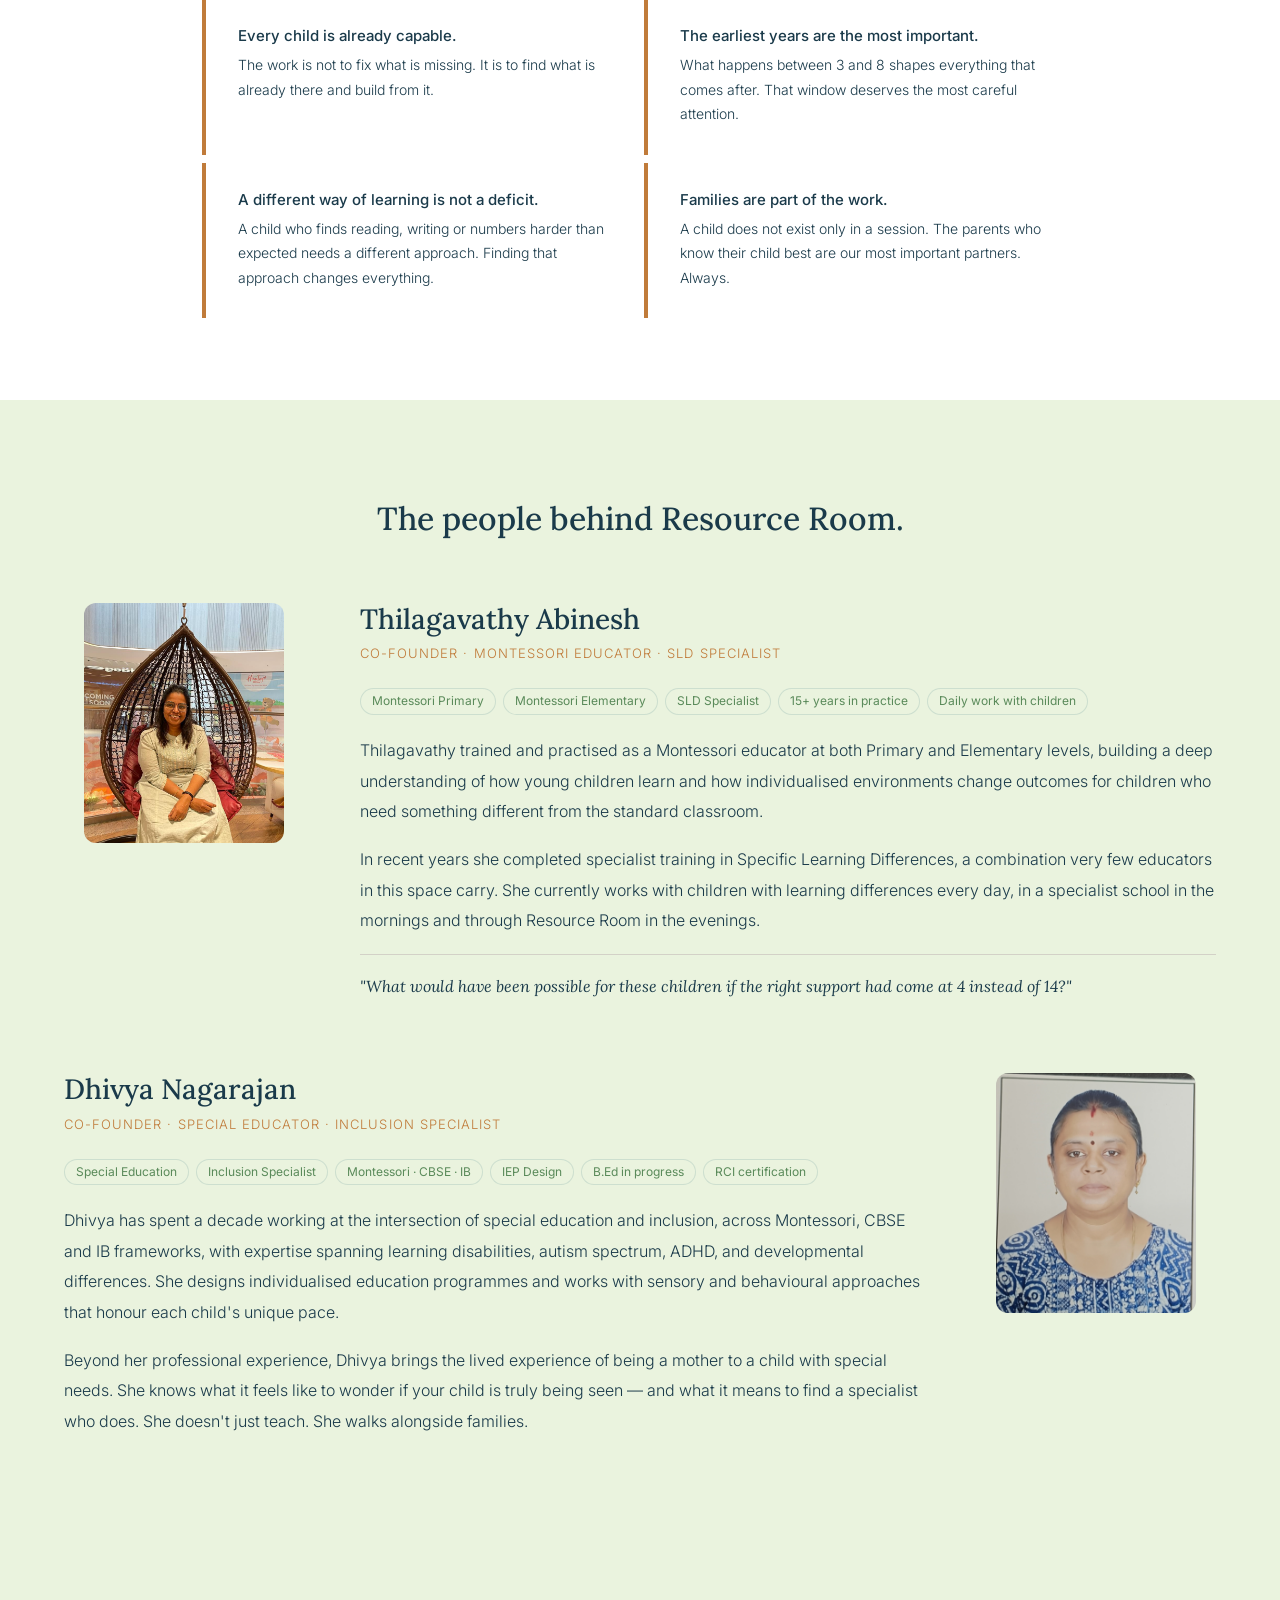
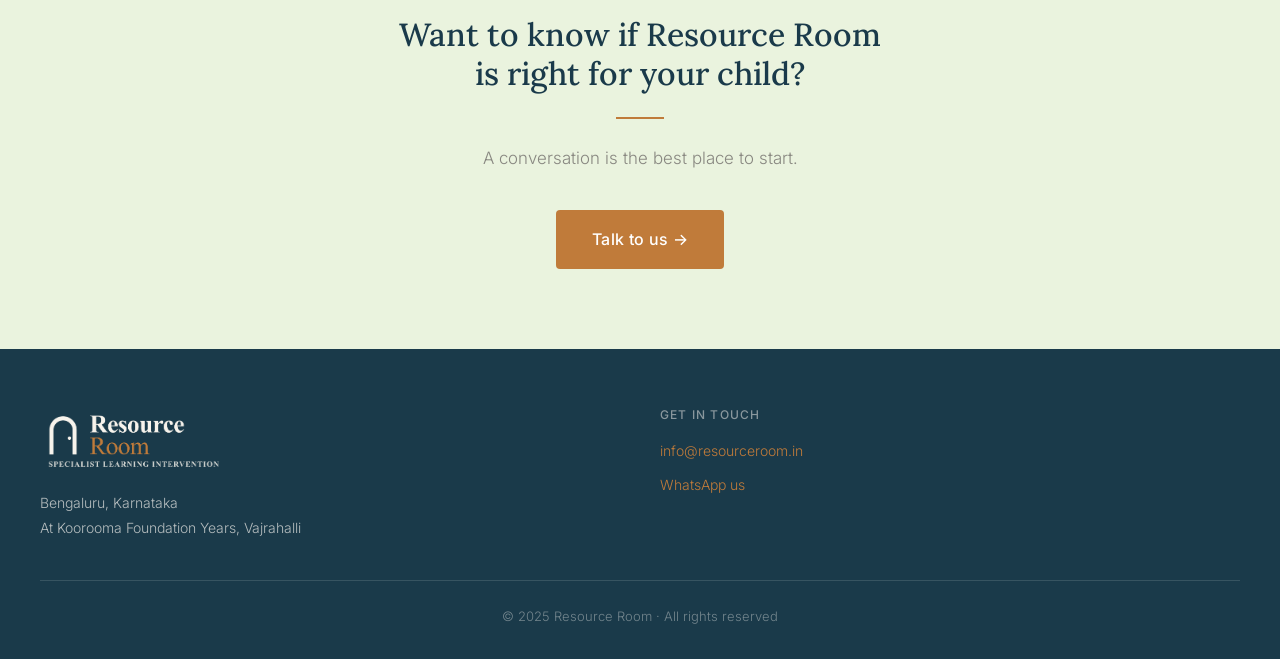
==== commit b5a2885c: "Update contact email to info@resourceroom.in across all pages" ====
--- a/about.html
+++ b/about.html
@@ -239,7 +239,7 @@
       </div>
       <div class="footer-contact">
         <div class="footer-contact-label">Get in touch</div>
-        <a href="mailto:resourceroom06@gmail.com">resourceroom06@gmail.com</a>
+        <a href="mailto:info@resourceroom.in">info@resourceroom.in</a>
         <a href="https://wa.me/919900085179?text=Hi%2C%20I%20came%20across%20Resource%20Room%20and%20am%20interested%20in%20learning%20more%20about%20your%20programs%20for%20my%20child.">WhatsApp us</a>
       </div>
     </div>
